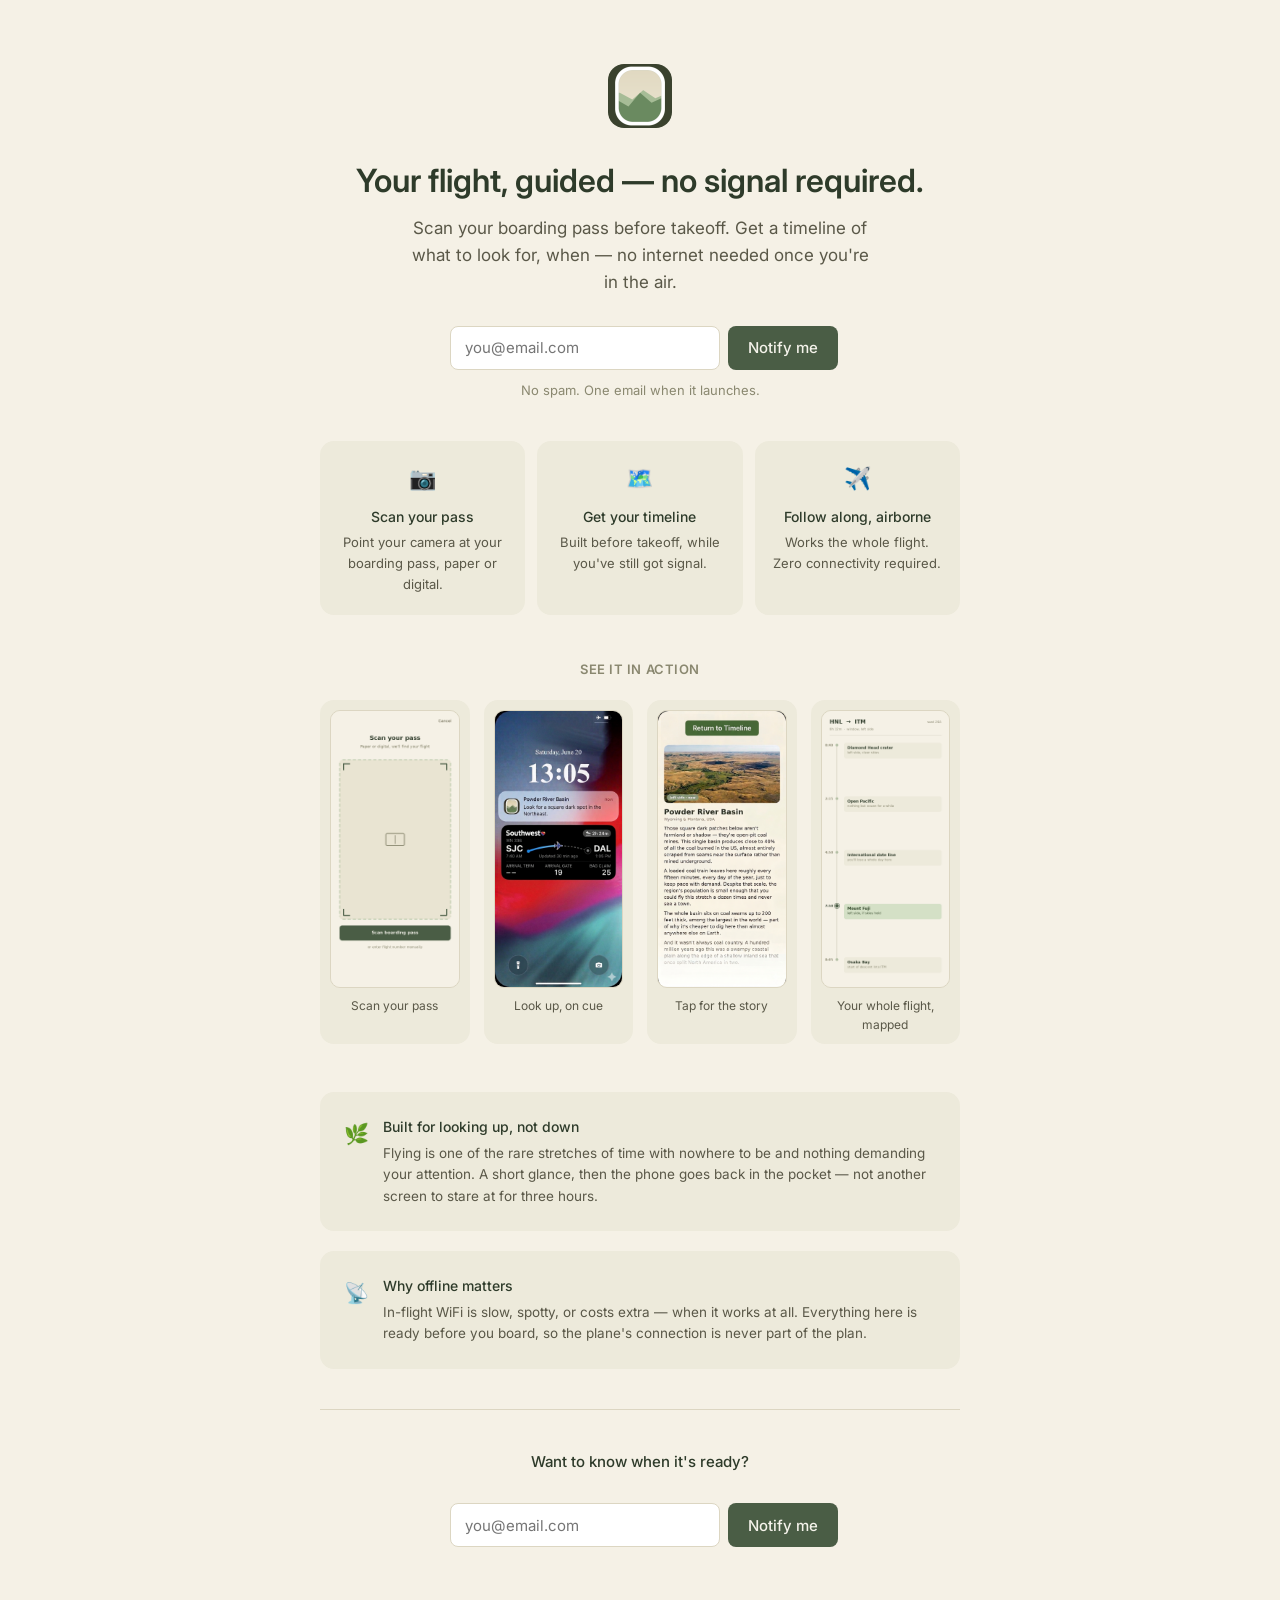
==== index.html @ b296d71d "Landing page: window-seat flight app validation page" ====
<!DOCTYPE html>
<html lang="en">
<head>
<meta charset="UTF-8">
<meta name="viewport" content="width=device-width, initial-scale=1.0">
<title>Your flight, guided — no signal required</title>
<meta name="description" content="Scan your boarding pass before takeoff. Get a timeline of what to look for out the window, when — no internet needed once you're in the air.">
<link rel="icon" type="image/png" href="images/app-icon.png">
<link rel="preconnect" href="https://fonts.googleapis.com">
<link rel="preconnect" href="https://fonts.gstatic.com" crossorigin>
<link href="https://fonts.googleapis.com/css2?family=Inter:wght@400;500;600&display=swap" rel="stylesheet">
<style>
  :root {
    --bg: #F5F1E6;
    --surface: #EDEADB;
    --surface-active: #D4E0C6;
    --card: #ffffff;
    --border: #DCD6C2;
    --text-primary: #2E3B2A;
    --text-secondary: #5A5848;
    --text-tertiary: #8A8870;
    --accent: #4A5D45;
    --accent-text: #F5F3EB;
    --radius-md: 8px;
    --radius-lg: 14px;
  }
  * { box-sizing: border-box; }
  body {
    margin: 0;
    font-family: 'Inter', -apple-system, BlinkMacSystemFont, sans-serif;
    background: var(--bg);
    color: var(--text-primary);
    line-height: 1.6;
  }
  .wrap {
    max-width: 680px;
    margin: 0 auto;
    padding: 3rem 1.25rem 4rem;
  }
  .hero {
    text-align: center;
    padding: 1rem 0 2.5rem;
  }
  .app-icon {
    width: 64px;
    height: 64px;
    border-radius: 16px;
    margin-bottom: 1.5rem;
  }
  h1 {
    font-size: clamp(26px, 5vw, 32px);
    line-height: 1.3;
    margin: 0 0 0.85rem;
    font-weight: 600;
  }
  .subhead {
    font-size: 17px;
    color: var(--text-secondary);
    max-width: 460px;
    margin: 0 auto;
  }
  form.signup {
    display: flex;
    gap: 8px;
    max-width: 380px;
    margin: 1.85rem auto 0;
  }
  input[type="email"] {
    flex: 1;
    height: 44px;
    padding: 0 14px;
    border-radius: var(--radius-md);
    border: 1px solid var(--border);
    background: var(--card);
    font-size: 15px;
    font-family: inherit;
    color: var(--text-primary);
  }
  input[type="email"]:focus {
    outline: none;
    box-shadow: 0 0 0 2px var(--accent);
  }
  button.btn-primary {
    height: 44px;
    padding: 0 20px;
    border-radius: var(--radius-md);
    border: none;
    background: var(--accent);
    color: var(--accent-text);
    font-size: 15px;
    font-weight: 500;
    font-family: inherit;
    cursor: pointer;
    white-space: nowrap;
  }
  button.btn-primary:hover { opacity: 0.9; }
  button.btn-primary:disabled { opacity: 0.6; cursor: default; }
  .form-note {
    font-size: 13px;
    color: var(--text-tertiary);
    margin: 10px 0 0;
  }
  .steps {
    display: grid;
    grid-template-columns: repeat(3, minmax(0, 1fr));
    gap: 12px;
    margin-bottom: 2.75rem;
  }
  .step-card {
    background: var(--surface);
    border-radius: var(--radius-lg);
    padding: 1.25rem 1rem;
    text-align: center;
  }
  .step-card .emoji { font-size: 22px; }
  .step-card p.title {
    font-size: 14px;
    font-weight: 500;
    margin: 10px 0 4px;
  }
  .step-card p.desc {
    font-size: 13px;
    color: var(--text-secondary);
    margin: 0;
  }
  .section-label {
    font-size: 13px;
    font-weight: 600;
    color: var(--text-tertiary);
    text-transform: uppercase;
    letter-spacing: 0.04em;
    text-align: center;
    margin: 0 0 1.25rem;
  }
  .gallery {
    display: grid;
    grid-template-columns: repeat(4, minmax(0, 1fr));
    gap: 14px;
    margin-bottom: 3rem;
  }
  .gallery figure {
    margin: 0;
    background: var(--surface);
    border-radius: var(--radius-lg);
    padding: 10px;
  }
  .gallery img {
    width: 100%;
    height: auto;
    border-radius: 10px;
    display: block;
    border: 1px solid var(--border);
  }
  .gallery figcaption {
    font-size: 12px;
    color: var(--text-secondary);
    text-align: center;
    margin-top: 8px;
  }
  .panel {
    background: var(--surface);
    border-radius: var(--radius-lg);
    padding: 1.5rem;
    margin-bottom: 1.25rem;
    display: flex;
    align-items: flex-start;
    gap: 14px;
  }
  .panel .panel-icon { font-size: 20px; margin-top: 2px; flex-shrink: 0; }
  .panel p.title {
    font-size: 14px;
    font-weight: 500;
    margin: 0 0 4px;
  }
  .panel p.desc {
    font-size: 13.5px;
    color: var(--text-secondary);
    margin: 0;
  }
  .footer-cta {
    text-align: center;
    border-top: 1px solid var(--border);
    padding-top: 2.5rem;
    margin-top: 1.5rem;
  }
  .footer-cta p {
    font-size: 15px;
    font-weight: 500;
    margin: 0 0 1.25rem;
  }
  @media (max-width: 600px) {
    .gallery { grid-template-columns: repeat(2, minmax(0, 1fr)); }
  }
  @media (max-width: 480px) {
    .steps { grid-template-columns: 1fr; }
    form.signup { flex-direction: column; }
  }
</style>
</head>
<body>
<div class="wrap">

  <div class="hero">
    <img src="images/app-icon.png" alt="App icon: a plane window with mountains" class="app-icon">
    <h1>Your flight, guided — no signal required.</h1>
    <p class="subhead">Scan your boarding pass before takeoff. Get a timeline of what to look for, when — no internet needed once you're in the air.</p>

    <form class="signup" id="form-top">
      <input type="email" name="email" placeholder="you@email.com" required>
      <button type="submit" class="btn-primary">Notify me</button>
    </form>
    <p class="form-note" id="note-top">No spam. One email when it launches.</p>
  </div>

  <div class="steps">
    <div class="step-card">
      <div class="emoji">📷</div>
      <p class="title">Scan your pass</p>
      <p class="desc">Point your camera at your boarding pass, paper or digital.</p>
    </div>
    <div class="step-card">
      <div class="emoji">🗺️</div>
      <p class="title">Get your timeline</p>
      <p class="desc">Built before takeoff, while you've still got signal.</p>
    </div>
    <div class="step-card">
      <div class="emoji">✈️</div>
      <p class="title">Follow along, airborne</p>
      <p class="desc">Works the whole flight. Zero connectivity required.</p>
    </div>
  </div>

  <p class="section-label">See it in action</p>
  <div class="gallery">
    <figure>
      <img src="images/01-scan.png" alt="Scan your boarding pass screen">
      <figcaption>Scan your pass</figcaption>
    </figure>
    <figure>
      <img src="images/02-notification.png" alt="Lockscreen notification telling you to look left for Mount Fuji">
      <figcaption>Look up, on cue</figcaption>
    </figure>
    <figure>
      <img src="images/03-facts.png" alt="Detail screen with facts about the Powder River Basin">
      <figcaption>Tap for the story</figcaption>
    </figure>
    <figure>
      <img src="images/04-timeline.png" alt="Full flight timeline showing all upcoming landmarks">
      <figcaption>Your whole flight, mapped</figcaption>
    </figure>
  </div>

  <div class="panel">
    <div class="panel-icon">🌿</div>
    <div>
      <p class="title">Built for looking up, not down</p>
      <p class="desc">Flying is one of the rare stretches of time with nowhere to be and nothing demanding your attention. A short glance, then the phone goes back in the pocket — not another screen to stare at for three hours.</p>
    </div>
  </div>

  <div class="panel" style="margin-bottom: 2.5rem;">
    <div class="panel-icon">📡</div>
    <div>
      <p class="title">Why offline matters</p>
      <p class="desc">In-flight WiFi is slow, spotty, or costs extra — when it works at all. Everything here is ready before you board, so the plane's connection is never part of the plan.</p>
    </div>
  </div>

  <div class="footer-cta">
    <p>Want to know when it's ready?</p>
    <form class="signup" id="form-bottom">
      <input type="email" name="email" placeholder="you@email.com" required>
      <button type="submit" class="btn-primary">Notify me</button>
    </form>
    <p class="form-note" id="note-bottom"></p>
  </div>

</div>

<script>
  // Replace YOUR_ACCESS_KEY_HERE with the key emailed to you after signing up at web3forms.com
  const WEB3FORMS_KEY = "YOUR_ACCESS_KEY_HERE";

  async function handleSubmit(formId, noteId) {
    const form = document.getElementById(formId);
    const note = document.getElementById(noteId);

    form.addEventListener("submit", async (e) => {
      e.preventDefault();
      const btn = form.querySelector("button");
      const input = form.querySelector("input[type=email]");
      const email = input.value.trim();

      if (!email || !email.includes("@")) return;

      btn.disabled = true;
      btn.textContent = "Sending...";

      try {
        const res = await fetch("https://api.web3forms.com/submit", {
          method: "POST",
          headers: { "Content-Type": "application/json", Accept: "application/json" },
          body: JSON.stringify({
            access_key: WEB3FORMS_KEY,
            email: email,
            subject: "New window-app landing page signup",
            from_name: "Window App Landing Page"
          })
        });
        const data = await res.json();

        if (data.success) {
          btn.textContent = "You're on the list";
          input.disabled = true;
          note.textContent = "Thanks — you'll hear from us when it's ready.";
        } else {
          btn.textContent = "Try again";
          btn.disabled = false;
          note.textContent = "Something went wrong. Please try again.";
        }
      } catch (err) {
        btn.textContent = "Try again";
        btn.disabled = false;
        note.textContent = "Something went wrong. Please try again.";
      }
    });
  }

  handleSubmit("form-top", "note-top");
  handleSubmit("form-bottom", "note-bottom");
</script>
</body>
</html>
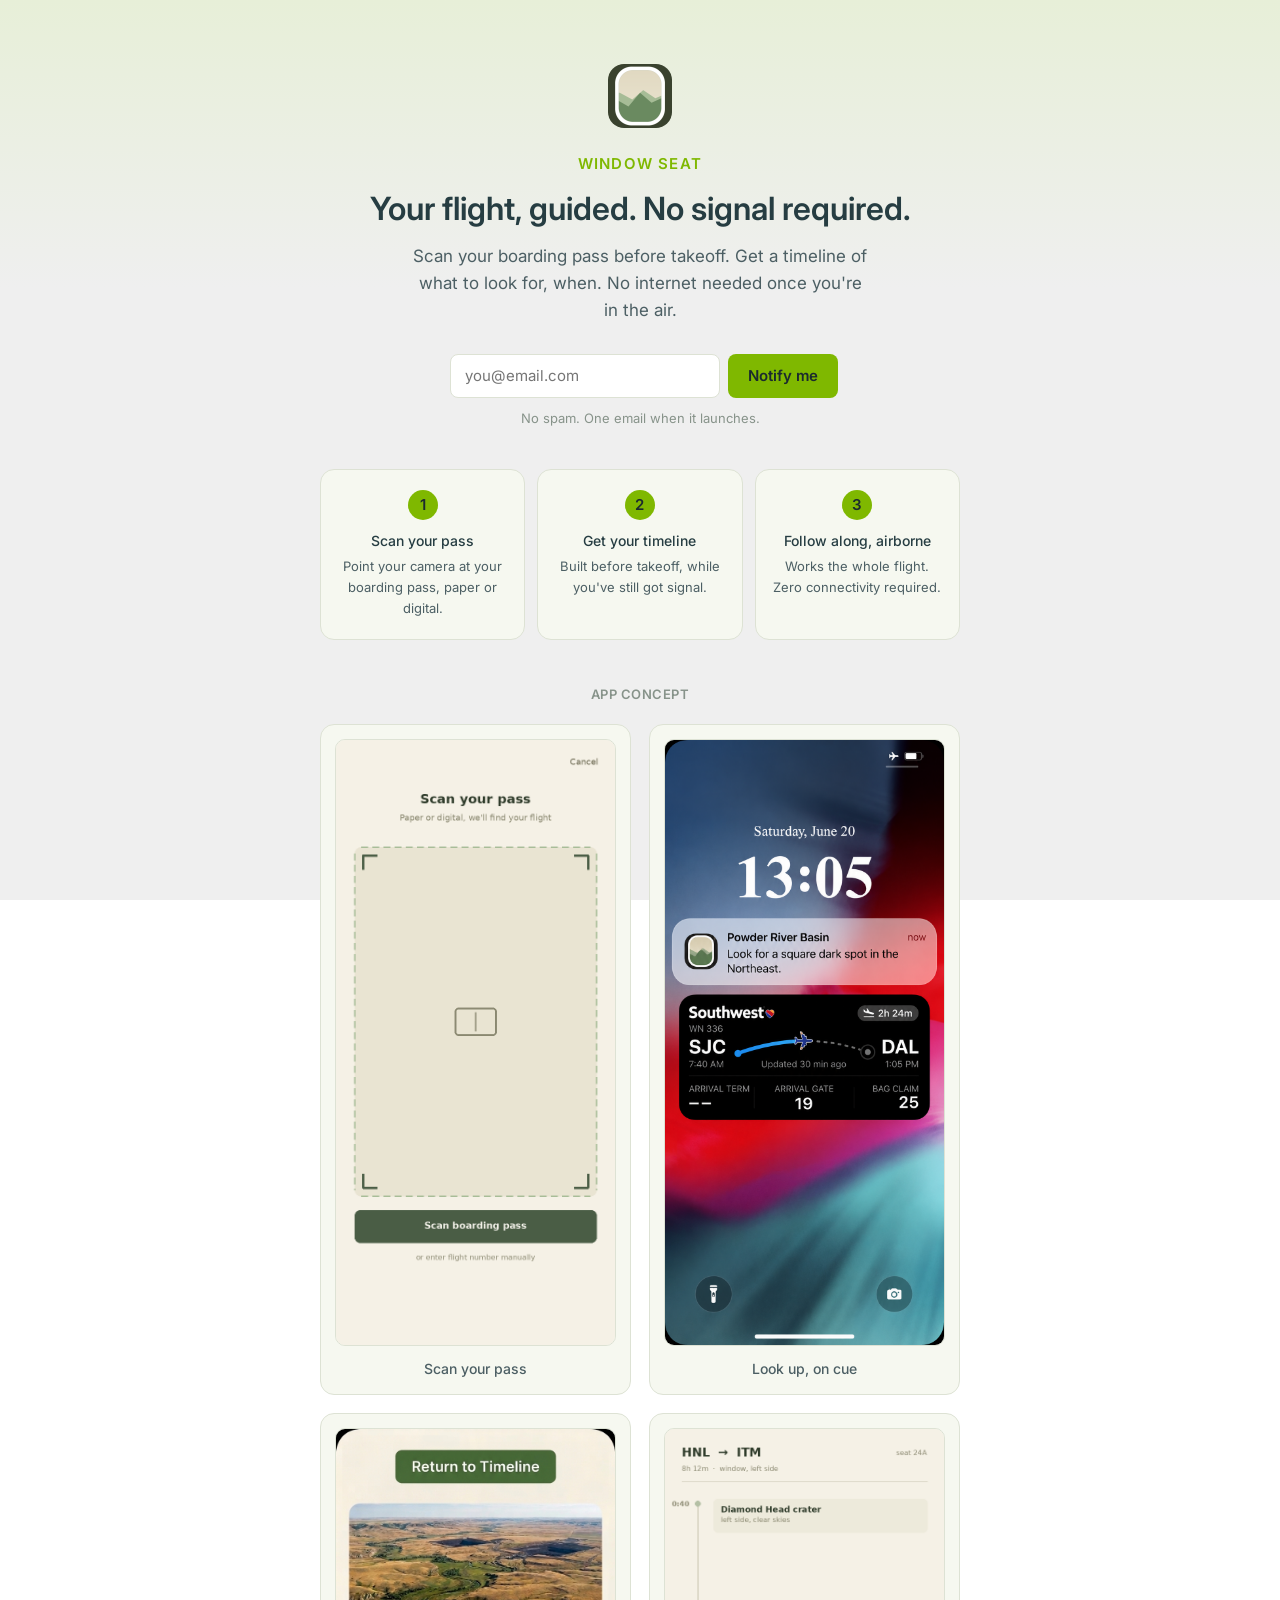
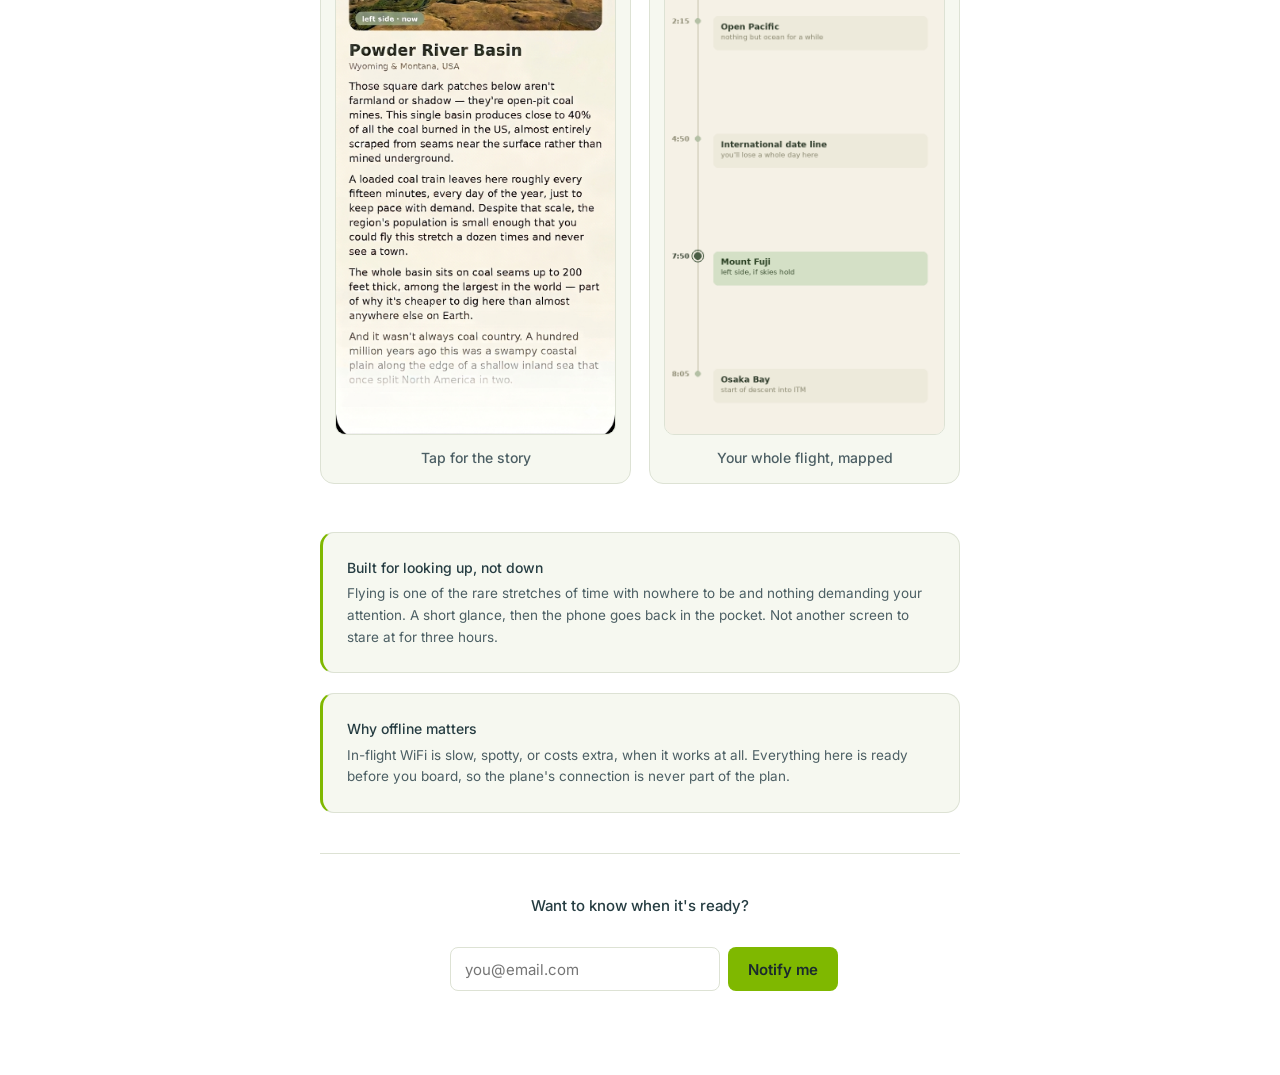
==== commit c1adde4e: "New notification mockup, Jet Black/Lime Moss/Platinum palette, remove emojis" ====
--- a/index.html
+++ b/index.html
@@ -3,24 +3,25 @@
 <head>
 <meta charset="UTF-8">
 <meta name="viewport" content="width=device-width, initial-scale=1.0">
-<title>Your flight, guided — no signal required</title>
-<meta name="description" content="Scan your boarding pass before takeoff. Get a timeline of what to look for out the window, when — no internet needed once you're in the air.">
+<title>Window Seat: your flight, guided, no signal required</title>
+<meta name="description" content="Window Seat: scan your boarding pass before takeoff. Get a timeline of what to look for out the window, when. No internet needed once you're in the air.">
 <link rel="icon" type="image/png" href="images/app-icon.png">
 <link rel="preconnect" href="https://fonts.googleapis.com">
 <link rel="preconnect" href="https://fonts.gstatic.com" crossorigin>
 <link href="https://fonts.googleapis.com/css2?family=Inter:wght@400;500;600&display=swap" rel="stylesheet">
 <style>
   :root {
-    --bg: #F5F1E6;
-    --surface: #EDEADB;
-    --surface-active: #D4E0C6;
+    --bg: #EFEFEF;          /* Platinum */
+    --surface: #F6F8F0;     /* platinum with a faint lime wash */
+    --surface-active: #E7F2CC;
     --card: #ffffff;
-    --border: #DCD6C2;
-    --text-primary: #2E3B2A;
-    --text-secondary: #5A5848;
-    --text-tertiary: #8A8870;
-    --accent: #4A5D45;
-    --accent-text: #F5F3EB;
+    --border: #DDE2D4;
+    --text-primary: #263D42;  /* Jet Black */
+    --text-secondary: #4C5F64;
+    --text-tertiary: #87938A;
+    --accent: #7FB800;       /* Lime Moss */
+    --accent-dark: #6A9A00;
+    --accent-text: #1B2A2E;  /* Jet Black, for text on lime */
     --radius-md: 8px;
     --radius-lg: 14px;
   }
@@ -28,7 +29,8 @@
   body {
     margin: 0;
     font-family: 'Inter', -apple-system, BlinkMacSystemFont, sans-serif;
-    background: var(--bg);
+    background: linear-gradient(180deg, #E7EFD8 0%, var(--bg) 32%);
+    background-attachment: fixed;
     color: var(--text-primary);
     line-height: 1.6;
   }
@@ -45,7 +47,15 @@
     width: 64px;
     height: 64px;
     border-radius: 16px;
-    margin-bottom: 1.5rem;
+    margin-bottom: 1rem;
+  }
+  .brand {
+    font-size: 15px;
+    font-weight: 600;
+    letter-spacing: 0.08em;
+    text-transform: uppercase;
+    color: var(--accent);
+    margin: 0 0 0.75rem;
   }
   h1 {
     font-size: clamp(26px, 5vw, 32px);
@@ -88,12 +98,12 @@
     background: var(--accent);
     color: var(--accent-text);
     font-size: 15px;
-    font-weight: 500;
+    font-weight: 600;
     font-family: inherit;
     cursor: pointer;
     white-space: nowrap;
   }
-  button.btn-primary:hover { opacity: 0.9; }
+  button.btn-primary:hover { background: var(--accent-dark); }
   button.btn-primary:disabled { opacity: 0.6; cursor: default; }
   .form-note {
     font-size: 13px;
@@ -108,11 +118,24 @@
   }
   .step-card {
     background: var(--surface);
+    border: 1px solid var(--border);
     border-radius: var(--radius-lg);
     padding: 1.25rem 1rem;
     text-align: center;
   }
-  .step-card .emoji { font-size: 22px; }
+  .step-card .step-num {
+    width: 30px;
+    height: 30px;
+    margin: 0 auto;
+    border-radius: 50%;
+    background: var(--accent);
+    color: var(--accent-text);
+    font-size: 15px;
+    font-weight: 600;
+    display: flex;
+    align-items: center;
+    justify-content: center;
+  }
   .step-card p.title {
     font-size: 14px;
     font-weight: 500;
@@ -134,15 +157,16 @@
   }
   .gallery {
     display: grid;
-    grid-template-columns: repeat(4, minmax(0, 1fr));
-    gap: 14px;
+    grid-template-columns: repeat(2, minmax(0, 1fr));
+    gap: 18px;
     margin-bottom: 3rem;
   }
   .gallery figure {
     margin: 0;
     background: var(--surface);
+    border: 1px solid var(--border);
     border-radius: var(--radius-lg);
-    padding: 10px;
+    padding: 14px;
   }
   .gallery img {
     width: 100%;
@@ -152,13 +176,16 @@
     border: 1px solid var(--border);
   }
   .gallery figcaption {
-    font-size: 12px;
+    font-size: 14px;
+    font-weight: 500;
     color: var(--text-secondary);
     text-align: center;
-    margin-top: 8px;
+    margin-top: 12px;
   }
   .panel {
     background: var(--surface);
+    border: 1px solid var(--border);
+    border-left: 3px solid var(--accent);
     border-radius: var(--radius-lg);
     padding: 1.5rem;
     margin-bottom: 1.25rem;
@@ -166,7 +193,6 @@
     align-items: flex-start;
     gap: 14px;
   }
-  .panel .panel-icon { font-size: 20px; margin-top: 2px; flex-shrink: 0; }
   .panel p.title {
     font-size: 14px;
     font-weight: 500;
@@ -189,7 +215,7 @@
     margin: 0 0 1.25rem;
   }
   @media (max-width: 600px) {
-    .gallery { grid-template-columns: repeat(2, minmax(0, 1fr)); }
+    .gallery { grid-template-columns: 1fr; gap: 16px; }
   }
   @media (max-width: 480px) {
     .steps { grid-template-columns: 1fr; }
@@ -201,9 +227,10 @@
 <div class="wrap">
 
   <div class="hero">
-    <img src="images/app-icon.png" alt="App icon: a plane window with mountains" class="app-icon">
-    <h1>Your flight, guided — no signal required.</h1>
-    <p class="subhead">Scan your boarding pass before takeoff. Get a timeline of what to look for, when — no internet needed once you're in the air.</p>
+    <img src="images/app-icon.png" alt="Window Seat app icon: a plane window with mountains" class="app-icon">
+    <p class="brand">Window Seat</p>
+    <h1>Your flight, guided. No signal required.</h1>
+    <p class="subhead">Scan your boarding pass before takeoff. Get a timeline of what to look for, when. No internet needed once you're in the air.</p>
 
     <form class="signup" id="form-top">
       <input type="email" name="email" placeholder="you@email.com" required>
@@ -214,30 +241,30 @@
 
   <div class="steps">
     <div class="step-card">
-      <div class="emoji">📷</div>
+      <div class="step-num">1</div>
       <p class="title">Scan your pass</p>
       <p class="desc">Point your camera at your boarding pass, paper or digital.</p>
     </div>
     <div class="step-card">
-      <div class="emoji">🗺️</div>
+      <div class="step-num">2</div>
       <p class="title">Get your timeline</p>
       <p class="desc">Built before takeoff, while you've still got signal.</p>
     </div>
     <div class="step-card">
-      <div class="emoji">✈️</div>
+      <div class="step-num">3</div>
       <p class="title">Follow along, airborne</p>
       <p class="desc">Works the whole flight. Zero connectivity required.</p>
     </div>
   </div>
 
-  <p class="section-label">See it in action</p>
+  <p class="section-label">App concept</p>
   <div class="gallery">
     <figure>
       <img src="images/01-scan.png" alt="Scan your boarding pass screen">
       <figcaption>Scan your pass</figcaption>
     </figure>
     <figure>
-      <img src="images/02-notification.png" alt="Lockscreen notification telling you to look left for Mount Fuji">
+      <img src="images/02-notification.png" alt="Lockscreen notification: look for a square dark spot in the Northeast over the Powder River Basin">
       <figcaption>Look up, on cue</figcaption>
     </figure>
     <figure>
@@ -251,18 +278,16 @@
   </div>
 
   <div class="panel">
-    <div class="panel-icon">🌿</div>
     <div>
       <p class="title">Built for looking up, not down</p>
-      <p class="desc">Flying is one of the rare stretches of time with nowhere to be and nothing demanding your attention. A short glance, then the phone goes back in the pocket — not another screen to stare at for three hours.</p>
+      <p class="desc">Flying is one of the rare stretches of time with nowhere to be and nothing demanding your attention. A short glance, then the phone goes back in the pocket. Not another screen to stare at for three hours.</p>
     </div>
   </div>
 
   <div class="panel" style="margin-bottom: 2.5rem;">
-    <div class="panel-icon">📡</div>
     <div>
       <p class="title">Why offline matters</p>
-      <p class="desc">In-flight WiFi is slow, spotty, or costs extra — when it works at all. Everything here is ready before you board, so the plane's connection is never part of the plan.</p>
+      <p class="desc">In-flight WiFi is slow, spotty, or costs extra, when it works at all. Everything here is ready before you board, so the plane's connection is never part of the plan.</p>
     </div>
   </div>
 
@@ -278,8 +303,8 @@
 </div>
 
 <script>
-  // Replace YOUR_ACCESS_KEY_HERE with the key emailed to you after signing up at web3forms.com
-  const WEB3FORMS_KEY = "YOUR_ACCESS_KEY_HERE";
+  // Web3Forms access key (submissions delivered to the email registered at web3forms.com)
+  const WEB3FORMS_KEY = "8008625f-be5d-4ee2-ae76-e5a9e616a608";
 
   async function handleSubmit(formId, noteId) {
     const form = document.getElementById(formId);
@@ -312,7 +337,7 @@
         if (data.success) {
           btn.textContent = "You're on the list";
           input.disabled = true;
-          note.textContent = "Thanks — you'll hear from us when it's ready.";
+          note.textContent = "Thanks, you'll hear from us when it's ready.";
         } else {
           btn.textContent = "Try again";
           btn.disabled = false;
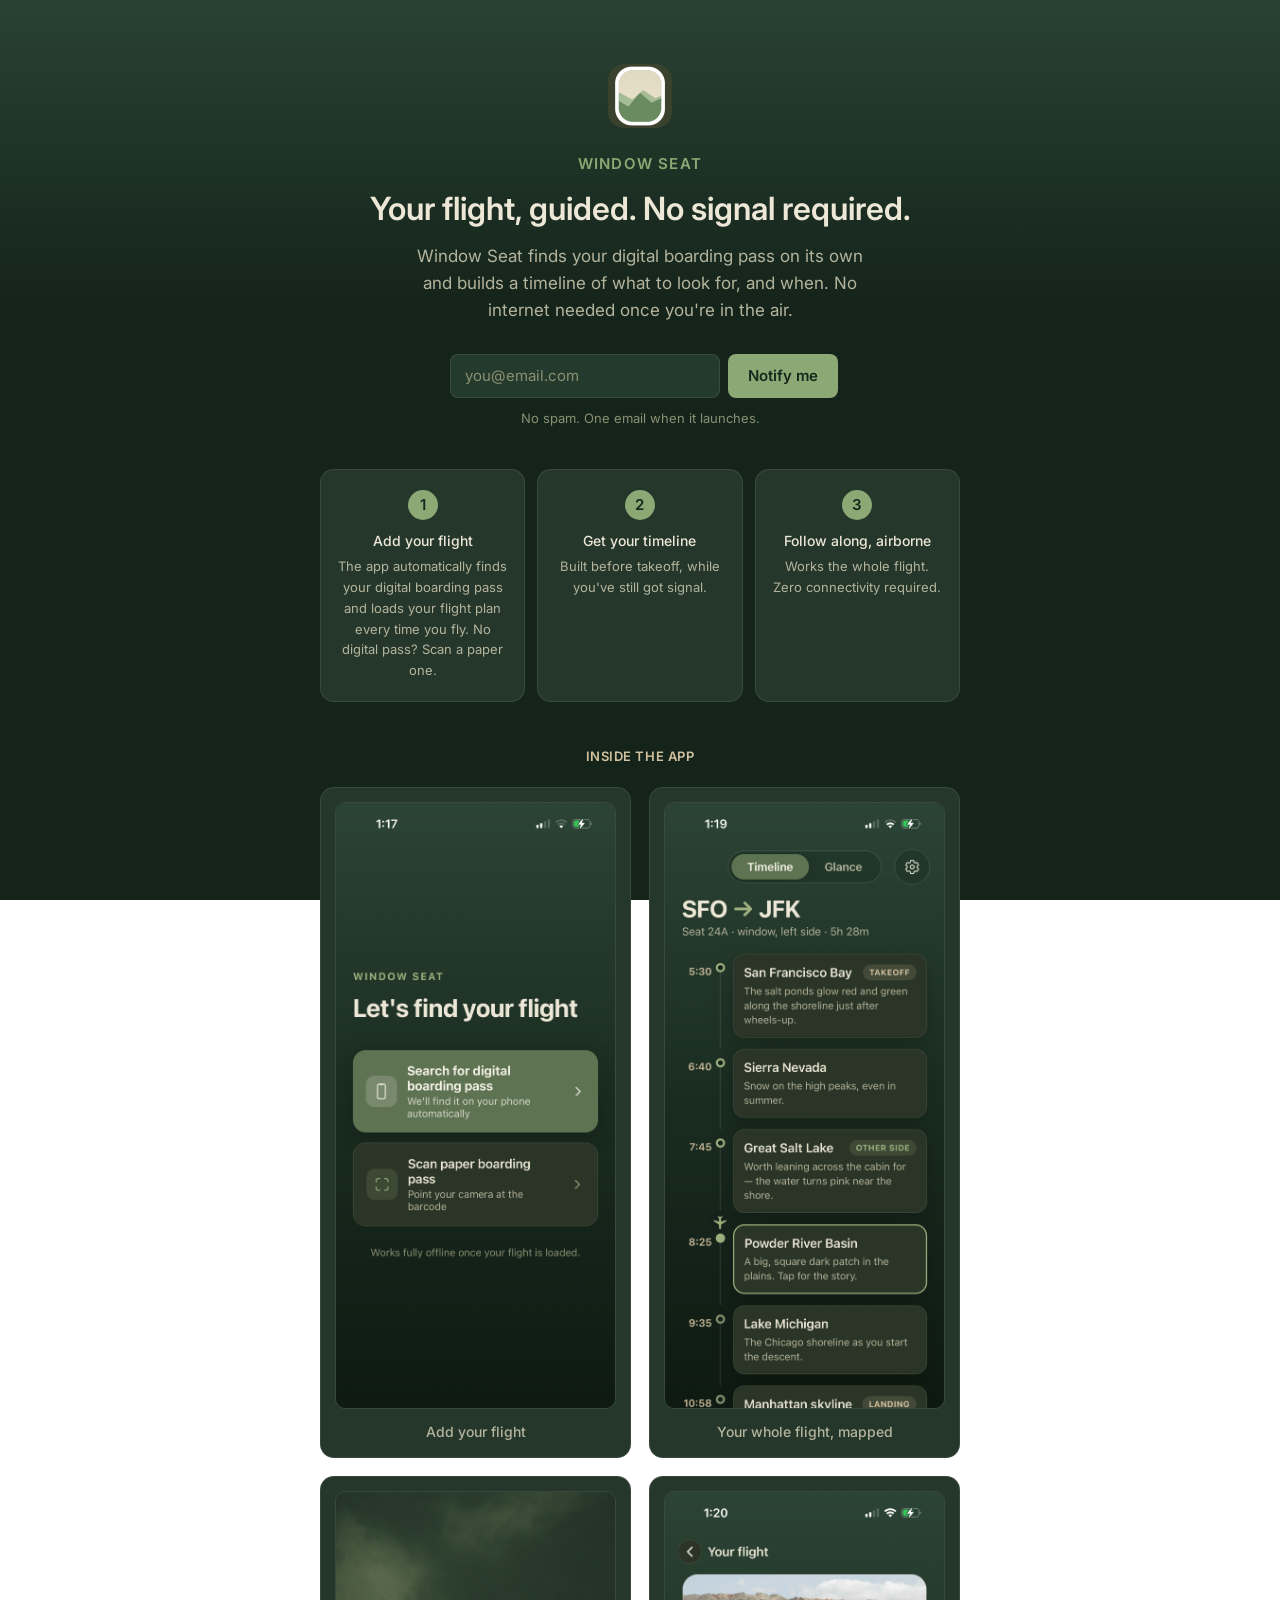
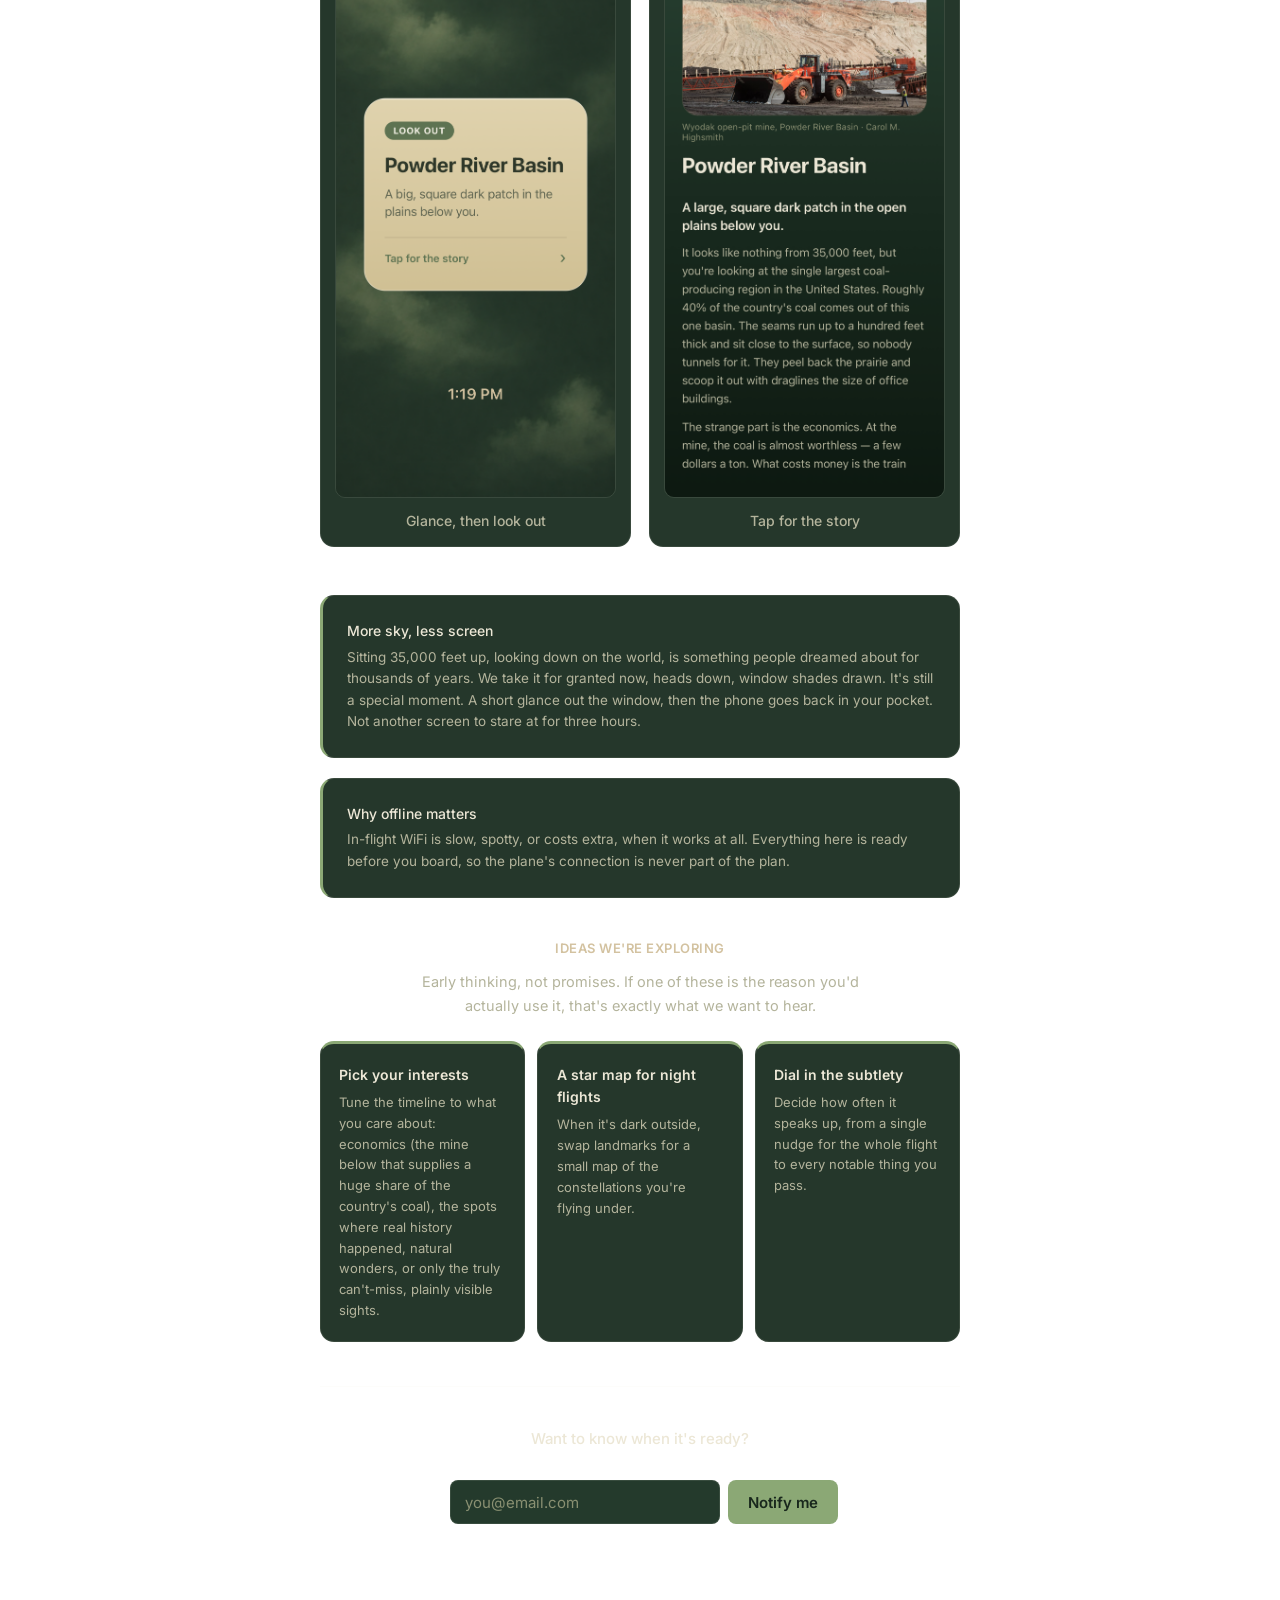
==== commit 9af7b6f6: "Dark green theme to match app, real app screenshots in gallery" ====
--- a/index.html
+++ b/index.html
@@ -11,17 +11,18 @@
 <link href="https://fonts.googleapis.com/css2?family=Inter:wght@400;500;600&display=swap" rel="stylesheet">
 <style>
   :root {
-    --bg: #EFEFEF;          /* Platinum */
-    --surface: #F6F8F0;     /* platinum with a faint lime wash */
-    --surface-active: #E7F2CC;
-    --card: #ffffff;
-    --border: #DDE2D4;
-    --text-primary: #263D42;  /* Jet Black */
-    --text-secondary: #4C5F64;
-    --text-tertiary: #87938A;
-    --accent: #7FB800;       /* Lime Moss */
-    --accent-dark: #6A9A00;
-    --accent-text: #1B2A2E;  /* Jet Black, for text on lime */
+    --bg: #15241B;            /* deep forest green */
+    --surface: #25372B;       /* elevated dark green */
+    --surface-active: #2E4334;
+    --card: #243A2C;
+    --border: rgba(233,231,218,0.10);
+    --text-primary: #ECE7D6;  /* cream */
+    --text-secondary: #B4B49C;
+    --text-tertiary: #8A9072;
+    --accent: #8BA875;        /* bright sage */
+    --accent-dark: #7A976A;
+    --accent-text: #18271C;   /* dark green text on sage */
+    --sand: #D3C2A0;          /* light bamboo accent */
     --radius-md: 8px;
     --radius-lg: 14px;
   }
@@ -29,7 +30,7 @@
   body {
     margin: 0;
     font-family: 'Inter', -apple-system, BlinkMacSystemFont, sans-serif;
-    background: linear-gradient(180deg, #E7EFD8 0%, var(--bg) 32%);
+    background: linear-gradient(180deg, #294232 0%, var(--bg) 34%);
     background-attachment: fixed;
     color: var(--text-primary);
     line-height: 1.6;
@@ -86,6 +87,7 @@
     font-family: inherit;
     color: var(--text-primary);
   }
+  input[type="email"]::placeholder { color: var(--text-tertiary); }
   input[type="email"]:focus {
     outline: none;
     box-shadow: 0 0 0 2px var(--accent);
@@ -149,11 +151,44 @@
   .section-label {
     font-size: 13px;
     font-weight: 600;
-    color: var(--text-tertiary);
+    color: var(--sand);
     text-transform: uppercase;
     letter-spacing: 0.04em;
     text-align: center;
     margin: 0 0 1.25rem;
+  }
+  .ideas-lead {
+    text-align: center;
+    font-size: 14.5px;
+    color: var(--text-secondary);
+    max-width: 460px;
+    margin: -0.5rem auto 1.5rem;
+  }
+  .ideas {
+    display: grid;
+    grid-template-columns: repeat(3, minmax(0, 1fr));
+    gap: 12px;
+    margin-bottom: 2.75rem;
+  }
+  .idea-card {
+    background: var(--surface);
+    border: 1px solid var(--border);
+    border-top: 3px solid var(--accent);
+    border-radius: var(--radius-lg);
+    padding: 1.25rem 1.15rem;
+  }
+  .idea-card p.title {
+    font-size: 14px;
+    font-weight: 600;
+    margin: 0 0 6px;
+  }
+  .idea-card p.desc {
+    font-size: 13px;
+    color: var(--text-secondary);
+    margin: 0;
+  }
+  @media (max-width: 600px) {
+    .ideas { grid-template-columns: 1fr; }
   }
   .gallery {
     display: grid;
@@ -230,7 +265,7 @@
     <img src="images/app-icon.png" alt="Window Seat app icon: a plane window with mountains" class="app-icon">
     <p class="brand">Window Seat</p>
     <h1>Your flight, guided. No signal required.</h1>
-    <p class="subhead">Scan your boarding pass before takeoff. Get a timeline of what to look for, when. No internet needed once you're in the air.</p>
+    <p class="subhead">Window Seat finds your digital boarding pass on its own and builds a timeline of what to look for, and when. No internet needed once you're in the air.</p>
 
     <form class="signup" id="form-top">
       <input type="email" name="email" placeholder="you@email.com" required>
@@ -242,8 +277,8 @@
   <div class="steps">
     <div class="step-card">
       <div class="step-num">1</div>
-      <p class="title">Scan your pass</p>
-      <p class="desc">Point your camera at your boarding pass, paper or digital.</p>
+      <p class="title">Add your flight</p>
+      <p class="desc">The app automatically finds your digital boarding pass and loads your flight plan every time you fly. No digital pass? Scan a paper one.</p>
     </div>
     <div class="step-card">
       <div class="step-num">2</div>
@@ -257,30 +292,30 @@
     </div>
   </div>
 
-  <p class="section-label">App concept</p>
+  <p class="section-label">Inside the app</p>
   <div class="gallery">
     <figure>
-      <img src="images/01-scan.png" alt="Scan your boarding pass screen">
-      <figcaption>Scan your pass</figcaption>
+      <img src="images/app-scan.png" alt="Add your flight screen: search for a digital boarding pass or scan a paper one">
+      <figcaption>Add your flight</figcaption>
     </figure>
     <figure>
-      <img src="images/02-notification.png" alt="Lockscreen notification: look for a square dark spot in the Northeast over the Powder River Basin">
-      <figcaption>Look up, on cue</figcaption>
+      <img src="images/app-timeline.png" alt="Flight timeline from SFO to JFK with landmarks and a plane position marker">
+      <figcaption>Your whole flight, mapped</figcaption>
     </figure>
     <figure>
-      <img src="images/03-facts.png" alt="Detail screen with facts about the Powder River Basin">
+      <img src="images/app-glance.png" alt="Glance screen: a single calm card over clouds telling you to look out for the Powder River Basin">
+      <figcaption>Glance, then look out</figcaption>
+    </figure>
+    <figure>
+      <img src="images/app-story.png" alt="Landmark detail screen with a photo of the Powder River Basin and a longer story">
       <figcaption>Tap for the story</figcaption>
     </figure>
-    <figure>
-      <img src="images/04-timeline.png" alt="Full flight timeline showing all upcoming landmarks">
-      <figcaption>Your whole flight, mapped</figcaption>
-    </figure>
   </div>
 
   <div class="panel">
     <div>
-      <p class="title">Built for looking up, not down</p>
-      <p class="desc">Flying is one of the rare stretches of time with nowhere to be and nothing demanding your attention. A short glance, then the phone goes back in the pocket. Not another screen to stare at for three hours.</p>
+      <p class="title">More sky, less screen</p>
+      <p class="desc">Sitting 35,000 feet up, looking down on the world, is something people dreamed about for thousands of years. We take it for granted now, heads down, window shades drawn. It's still a special moment. A short glance out the window, then the phone goes back in your pocket. Not another screen to stare at for three hours.</p>
     </div>
   </div>
 
@@ -288,6 +323,23 @@
     <div>
       <p class="title">Why offline matters</p>
       <p class="desc">In-flight WiFi is slow, spotty, or costs extra, when it works at all. Everything here is ready before you board, so the plane's connection is never part of the plan.</p>
+    </div>
+  </div>
+
+  <p class="section-label">Ideas we're exploring</p>
+  <p class="ideas-lead">Early thinking, not promises. If one of these is the reason you'd actually use it, that's exactly what we want to hear.</p>
+  <div class="ideas">
+    <div class="idea-card">
+      <p class="title">Pick your interests</p>
+      <p class="desc">Tune the timeline to what you care about: economics (the mine below that supplies a huge share of the country's coal), the spots where real history happened, natural wonders, or only the truly can't-miss, plainly visible sights.</p>
+    </div>
+    <div class="idea-card">
+      <p class="title">A star map for night flights</p>
+      <p class="desc">When it's dark outside, swap landmarks for a small map of the constellations you're flying under.</p>
+    </div>
+    <div class="idea-card">
+      <p class="title">Dial in the subtlety</p>
+      <p class="desc">Decide how often it speaks up, from a single nudge for the whole flight to every notable thing you pass.</p>
     </div>
   </div>
 
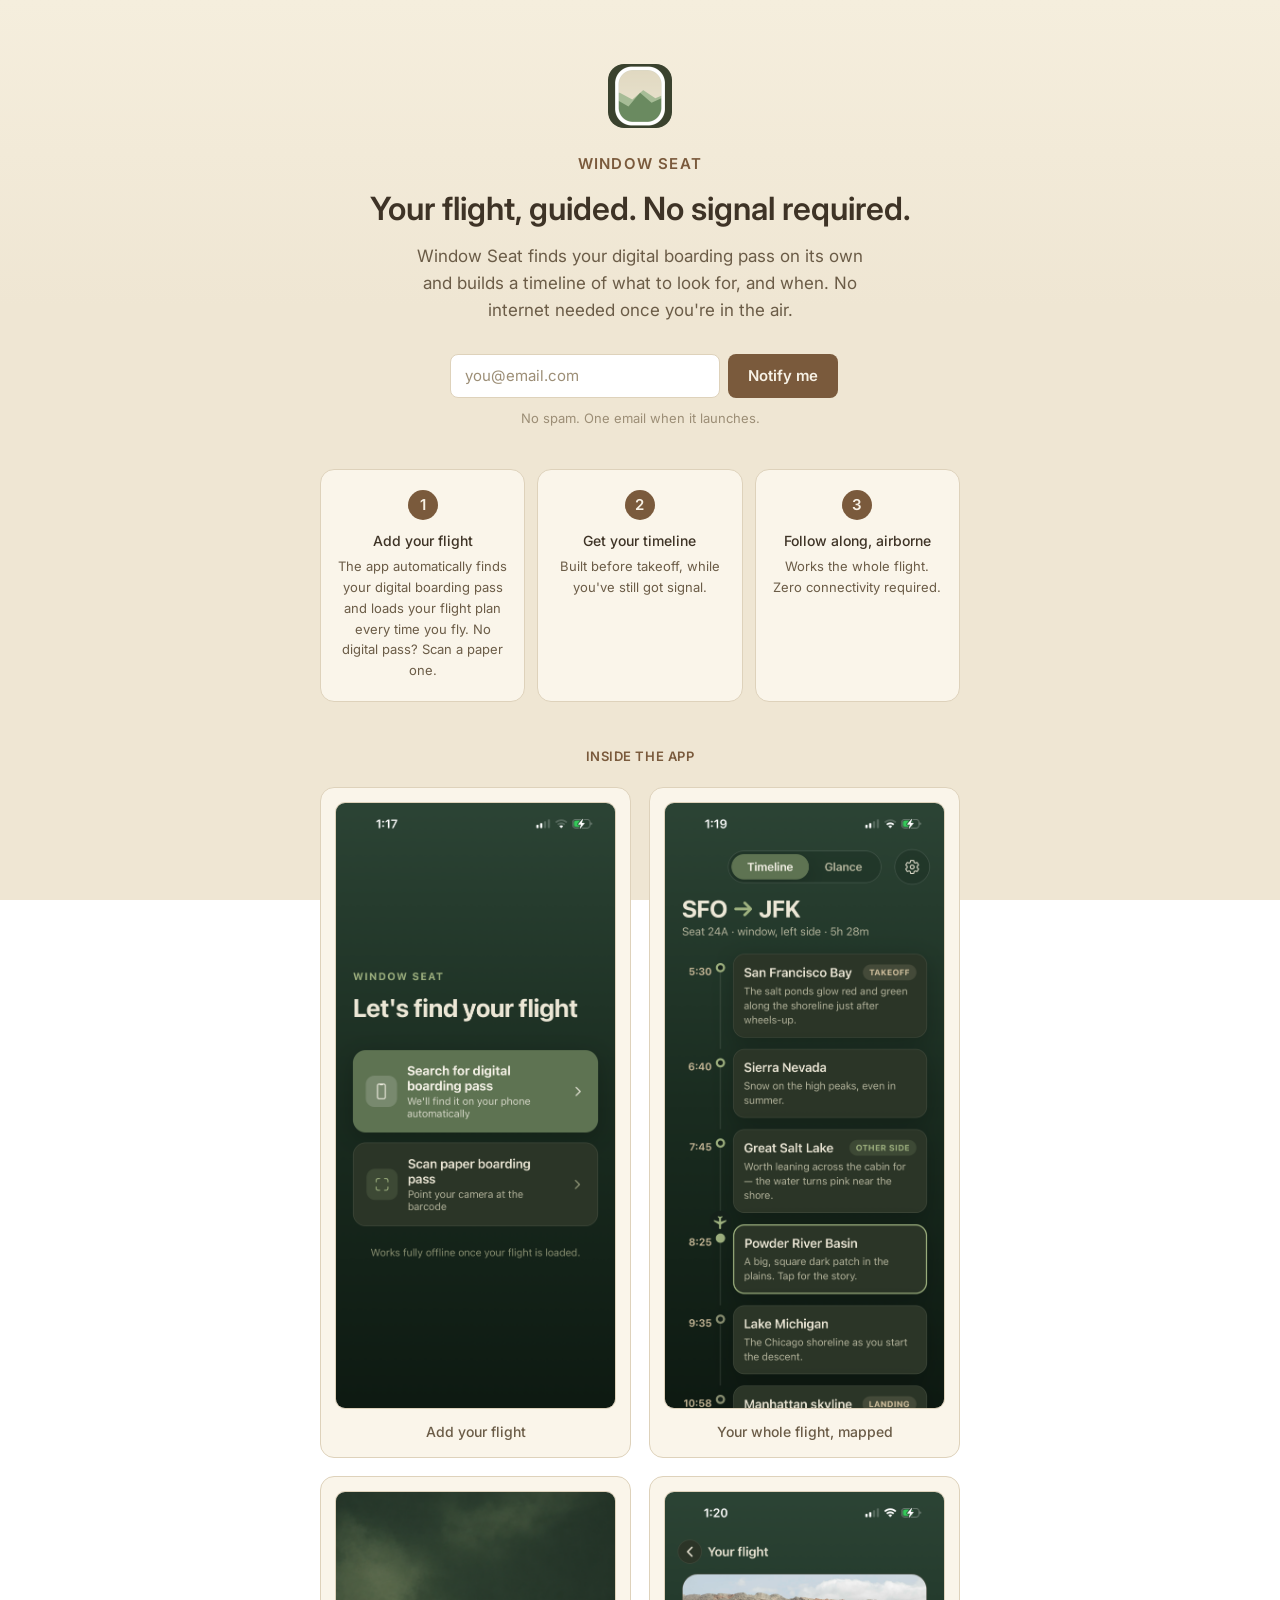
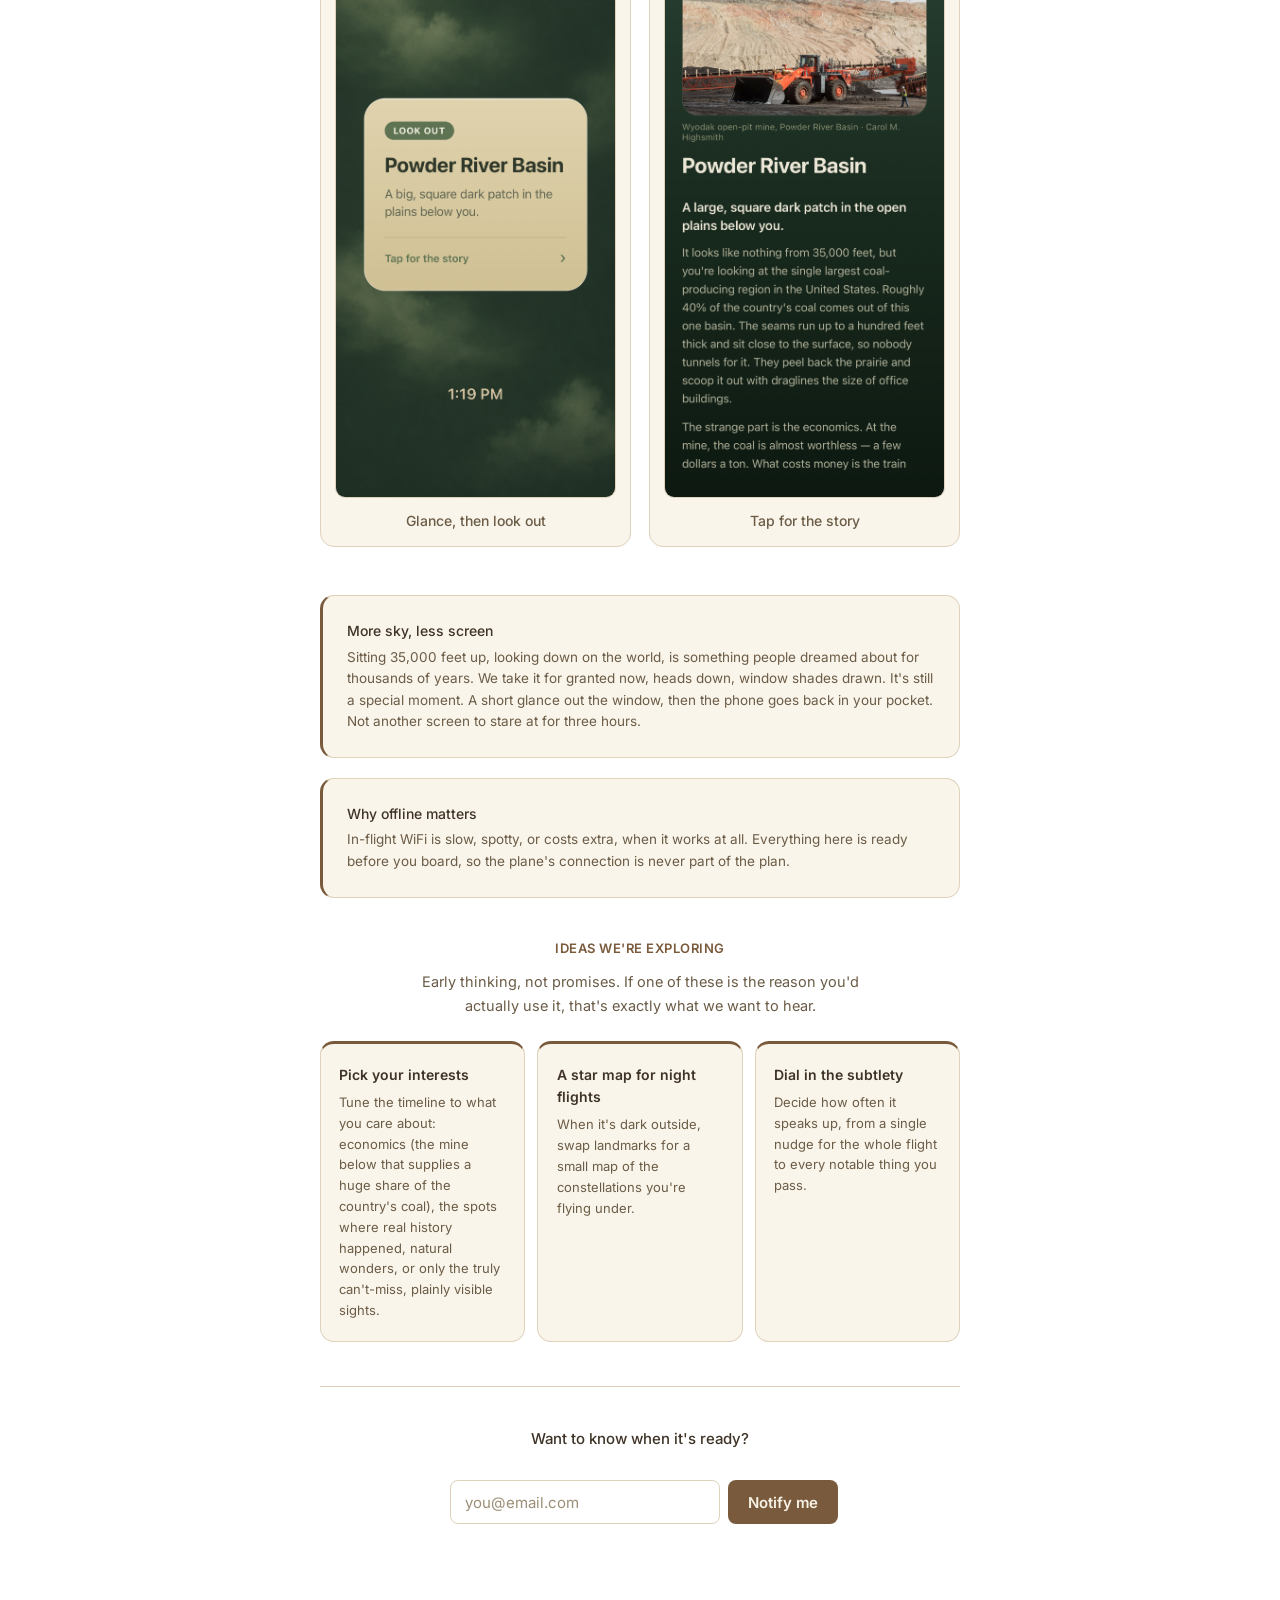
==== commit fa2c9df9: "Light tan/white/brown theme so app screenshots pop" ====
--- a/index.html
+++ b/index.html
@@ -11,18 +11,18 @@
 <link href="https://fonts.googleapis.com/css2?family=Inter:wght@400;500;600&display=swap" rel="stylesheet">
 <style>
   :root {
-    --bg: #15241B;            /* deep forest green */
-    --surface: #25372B;       /* elevated dark green */
-    --surface-active: #2E4334;
-    --card: #243A2C;
-    --border: rgba(233,231,218,0.10);
-    --text-primary: #ECE7D6;  /* cream */
-    --text-secondary: #B4B49C;
-    --text-tertiary: #8A9072;
-    --accent: #8BA875;        /* bright sage */
-    --accent-dark: #7A976A;
-    --accent-text: #18271C;   /* dark green text on sage */
-    --sand: #D3C2A0;          /* light bamboo accent */
+    --bg: #EFE6D3;            /* light tan */
+    --surface: #FAF5EA;       /* warm near-white card */
+    --surface-active: #F0E7D2;
+    --card: #FFFFFF;
+    --border: #DED2BB;
+    --text-primary: #3E3326;  /* dark brown */
+    --text-secondary: #6B5C47;
+    --text-tertiary: #9C8E76;
+    --accent: #7A5A3C;        /* warm brown */
+    --accent-dark: #654A30;
+    --accent-text: #F7F1E5;   /* cream on brown */
+    --sand: #C9B391;          /* mid tan accent */
     --radius-md: 8px;
     --radius-lg: 14px;
   }
@@ -30,7 +30,7 @@
   body {
     margin: 0;
     font-family: 'Inter', -apple-system, BlinkMacSystemFont, sans-serif;
-    background: linear-gradient(180deg, #294232 0%, var(--bg) 34%);
+    background: linear-gradient(180deg, #F5EEDD 0%, var(--bg) 34%);
     background-attachment: fixed;
     color: var(--text-primary);
     line-height: 1.6;
@@ -151,7 +151,7 @@
   .section-label {
     font-size: 13px;
     font-weight: 600;
-    color: var(--sand);
+    color: var(--accent);
     text-transform: uppercase;
     letter-spacing: 0.04em;
     text-align: center;
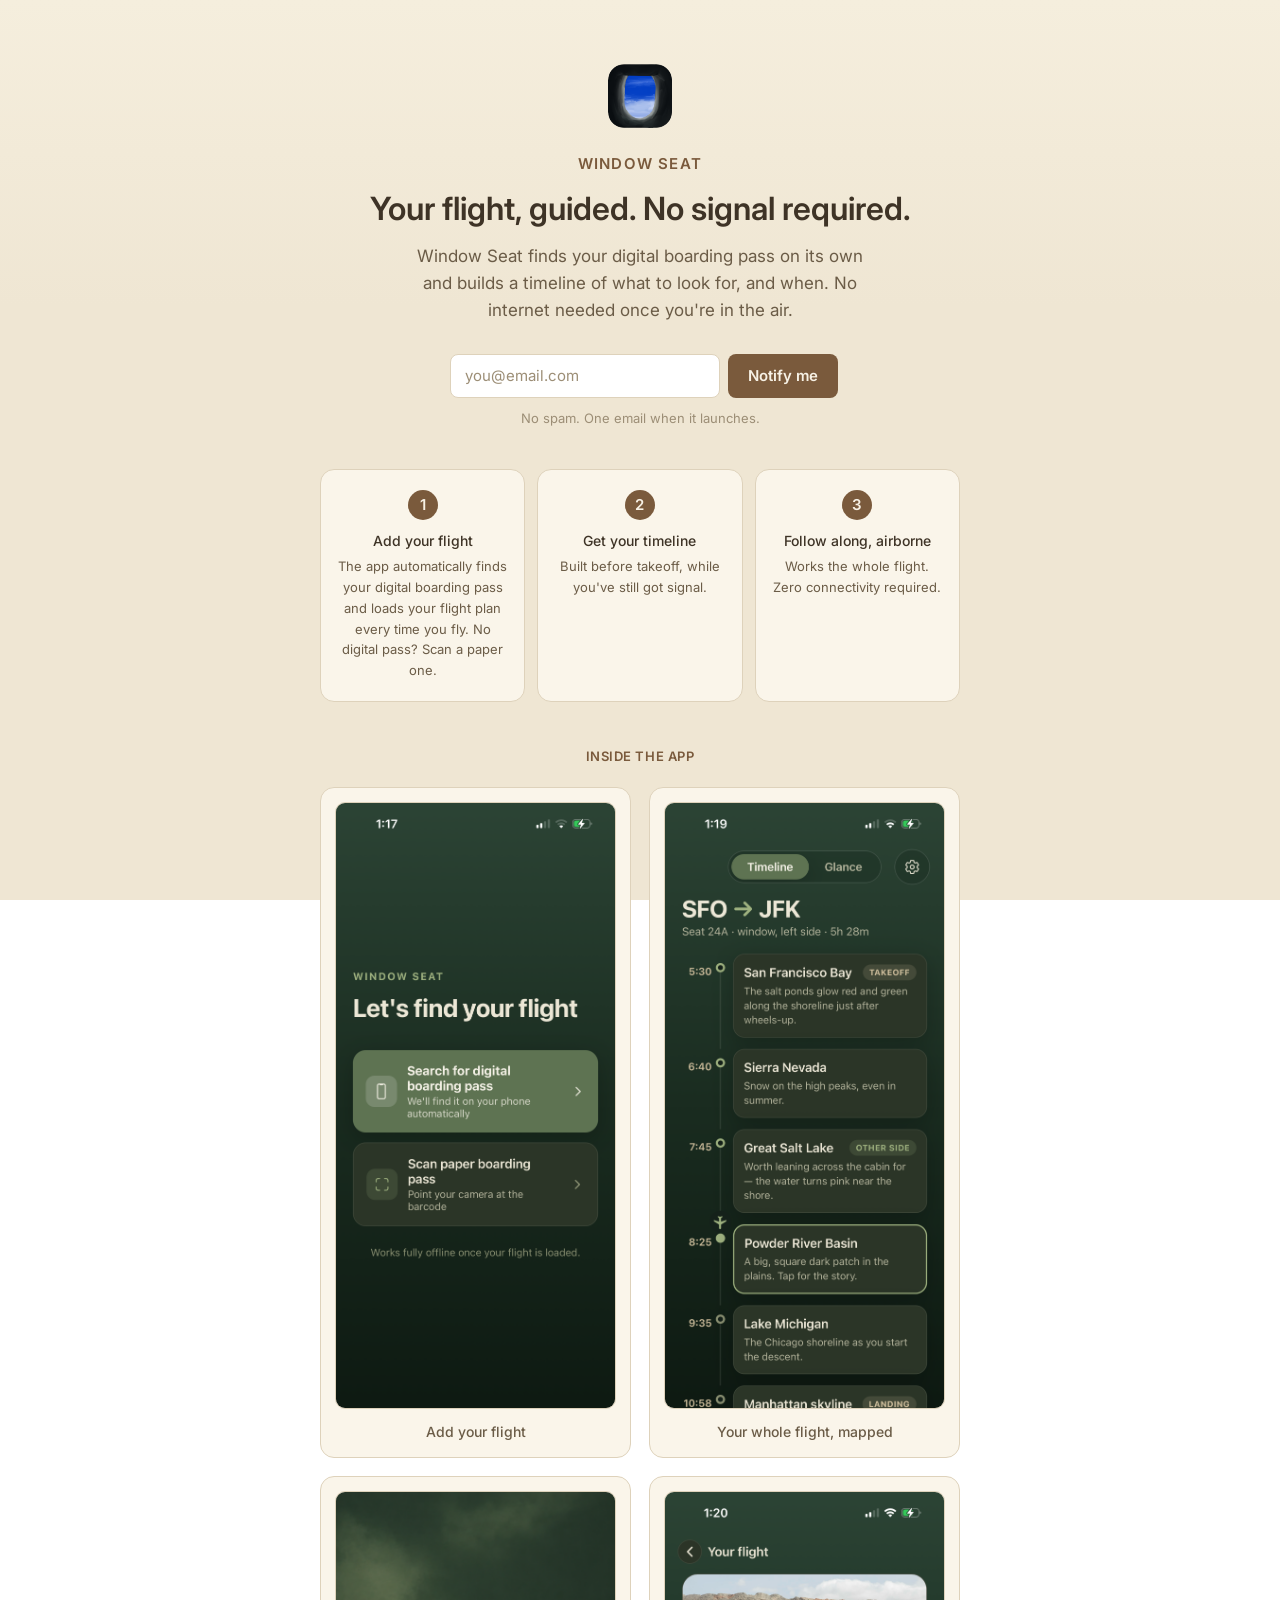
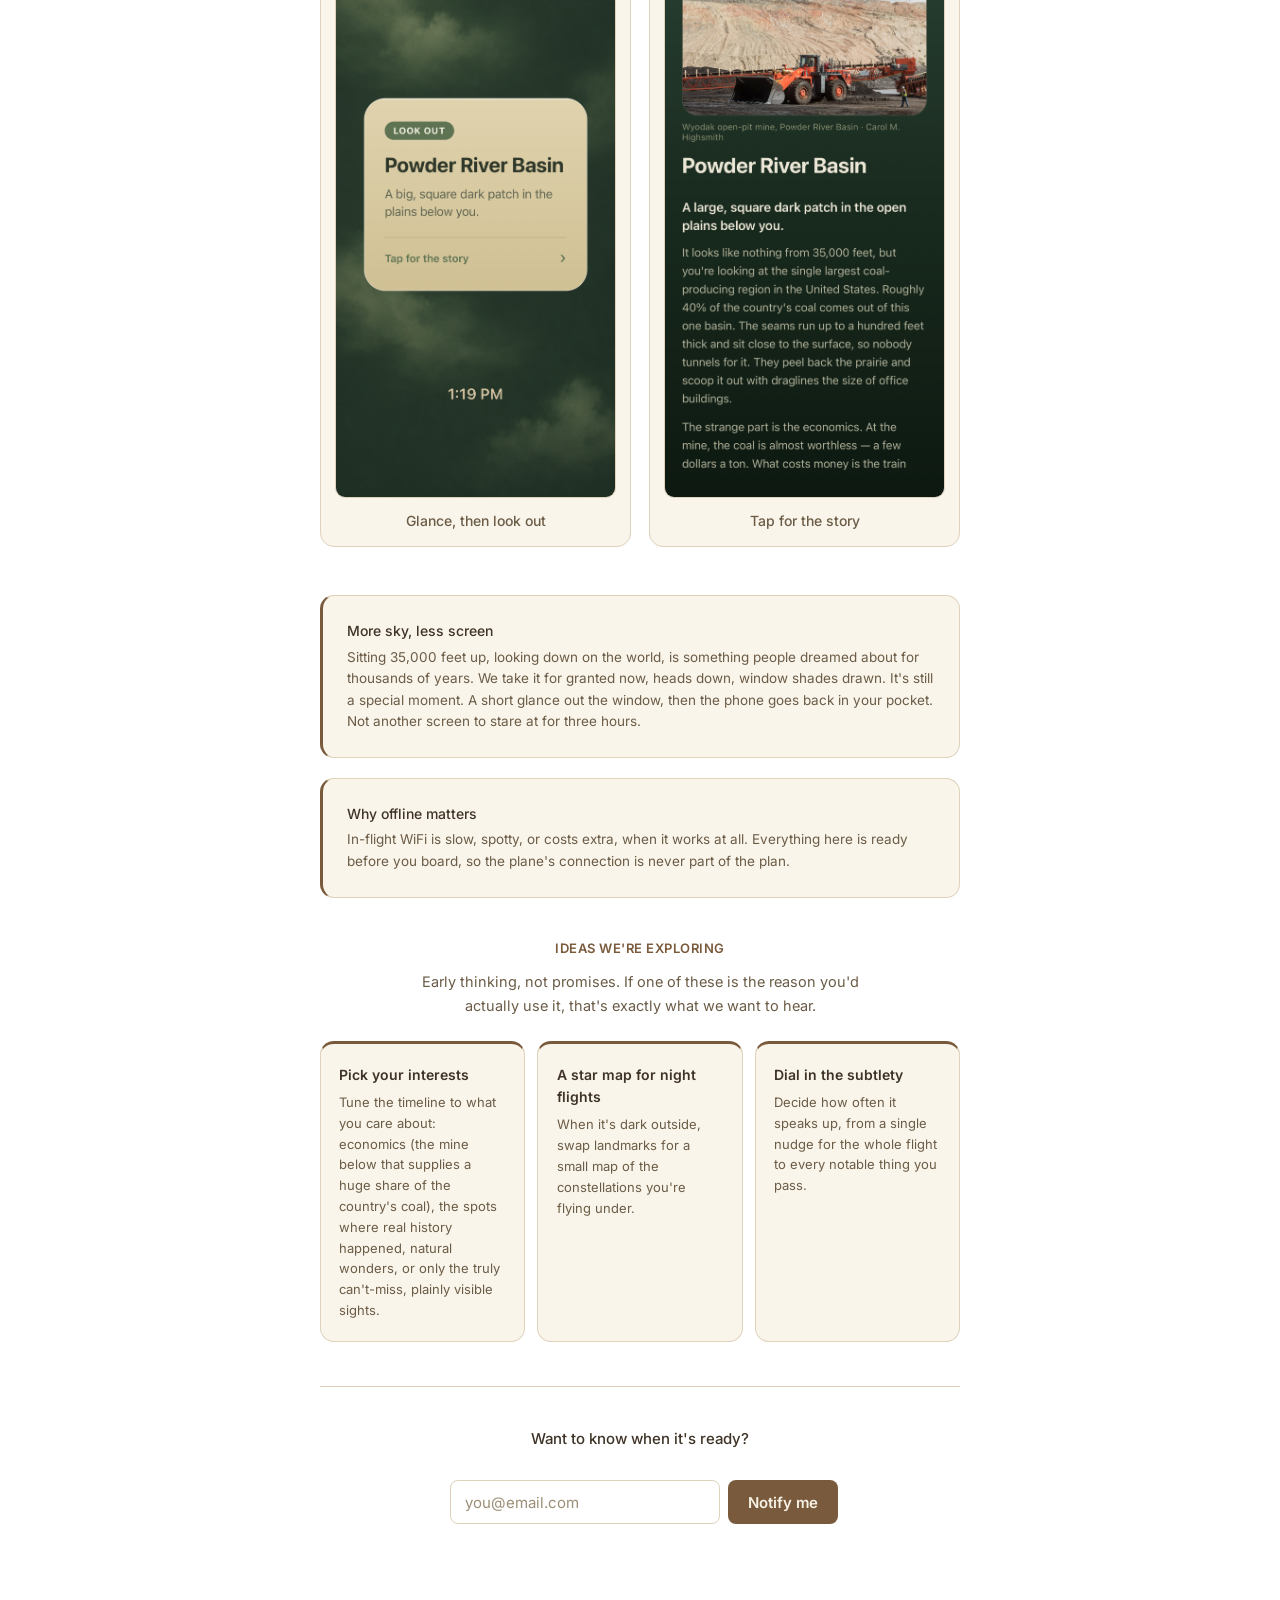
==== commit 135c8fab: "New app icon (plane window with clouds) in hero and favicon" ====
--- a/index.html
+++ b/index.html
@@ -262,7 +262,7 @@
 <div class="wrap">
 
   <div class="hero">
-    <img src="images/app-icon.png" alt="Window Seat app icon: a plane window with mountains" class="app-icon">
+    <img src="images/app-icon.png" alt="Window Seat app icon: looking out a plane window at a blue sky with clouds" class="app-icon">
     <p class="brand">Window Seat</p>
     <h1>Your flight, guided. No signal required.</h1>
     <p class="subhead">Window Seat finds your digital boarding pass on its own and builds a timeline of what to look for, and when. No internet needed once you're in the air.</p>
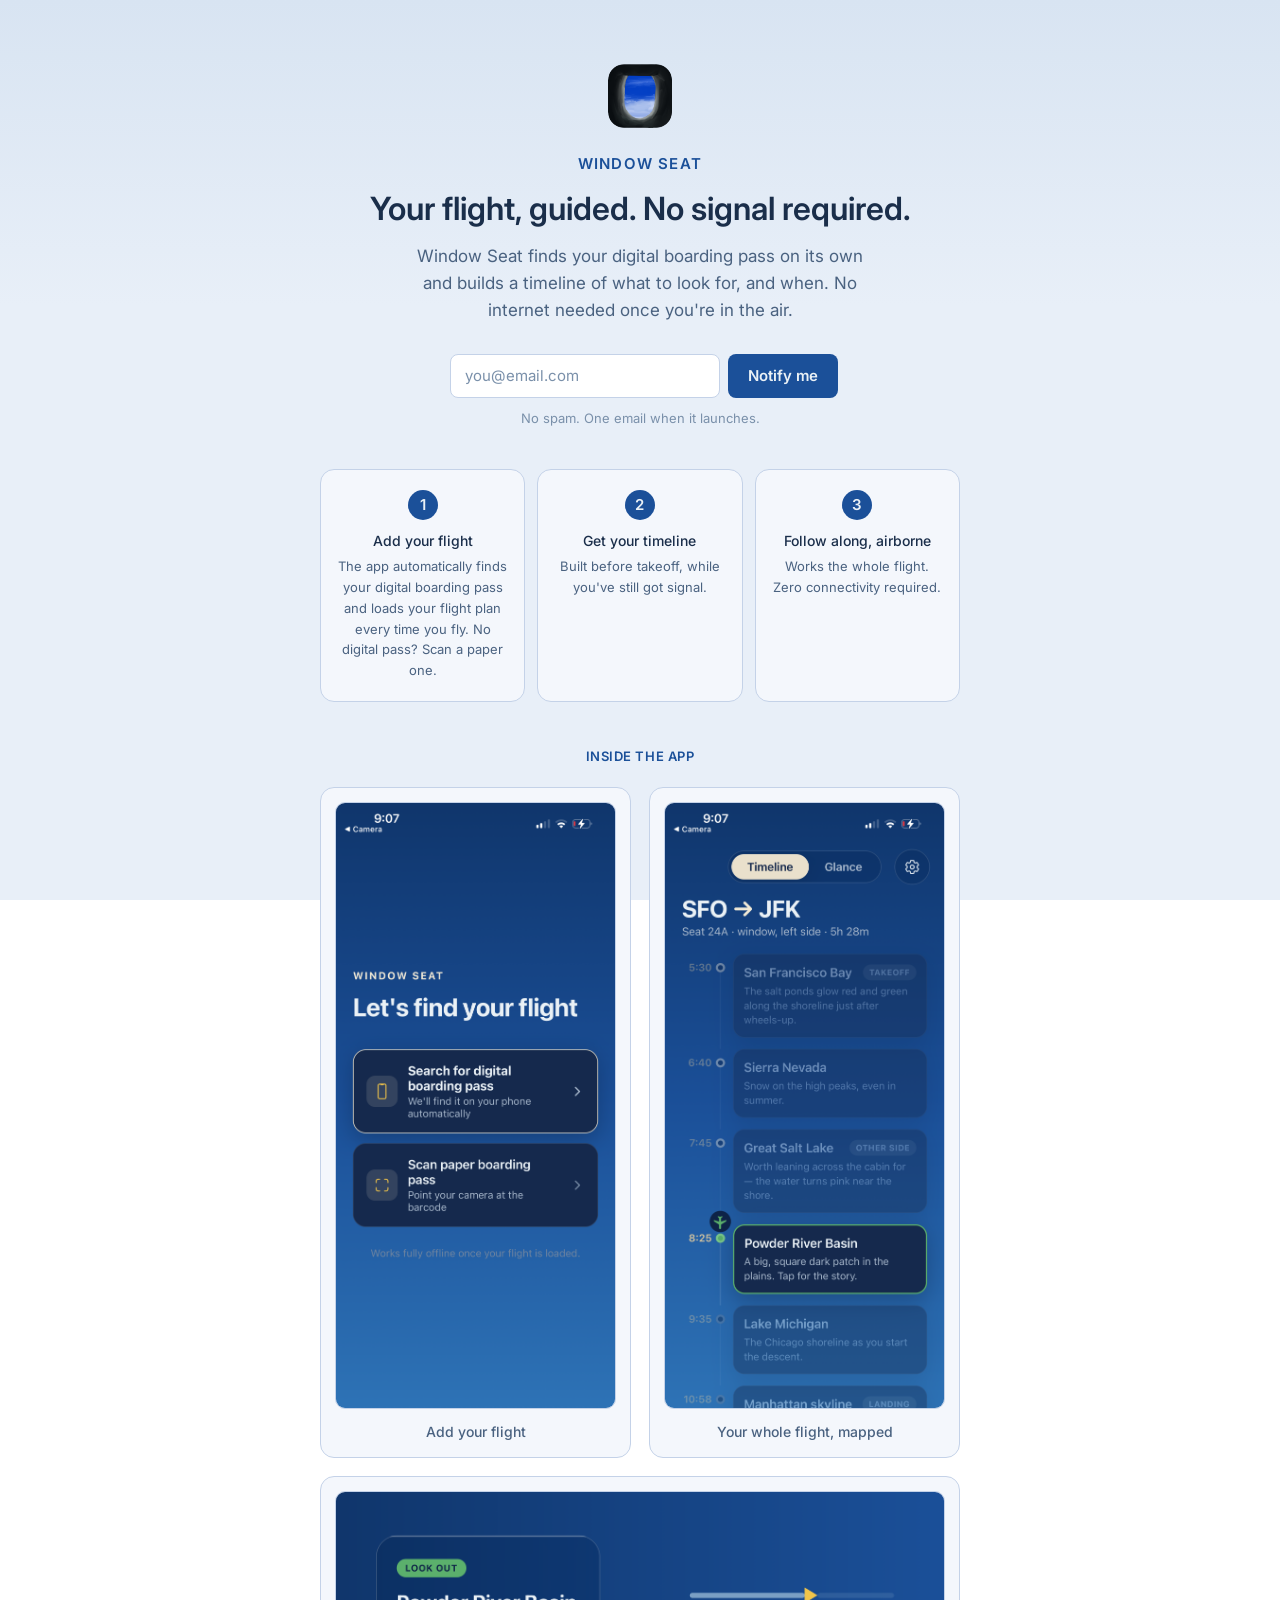
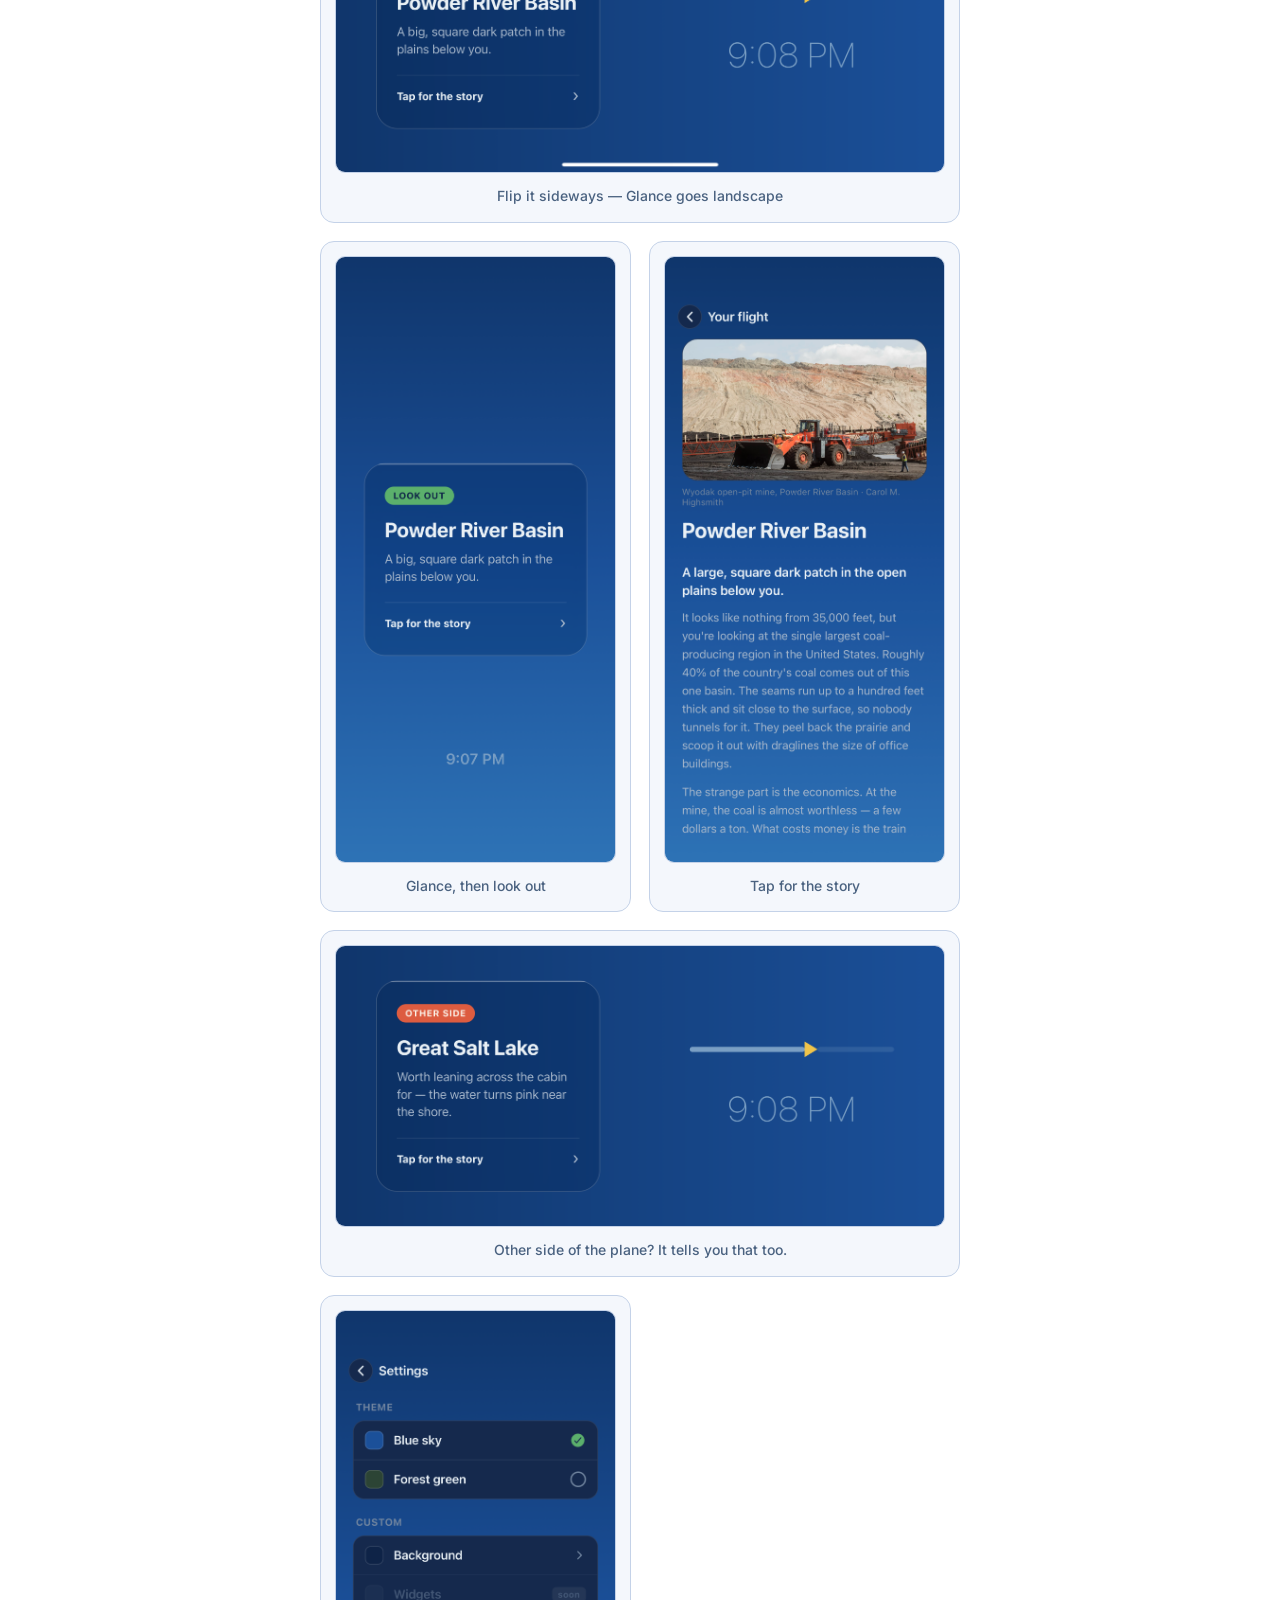
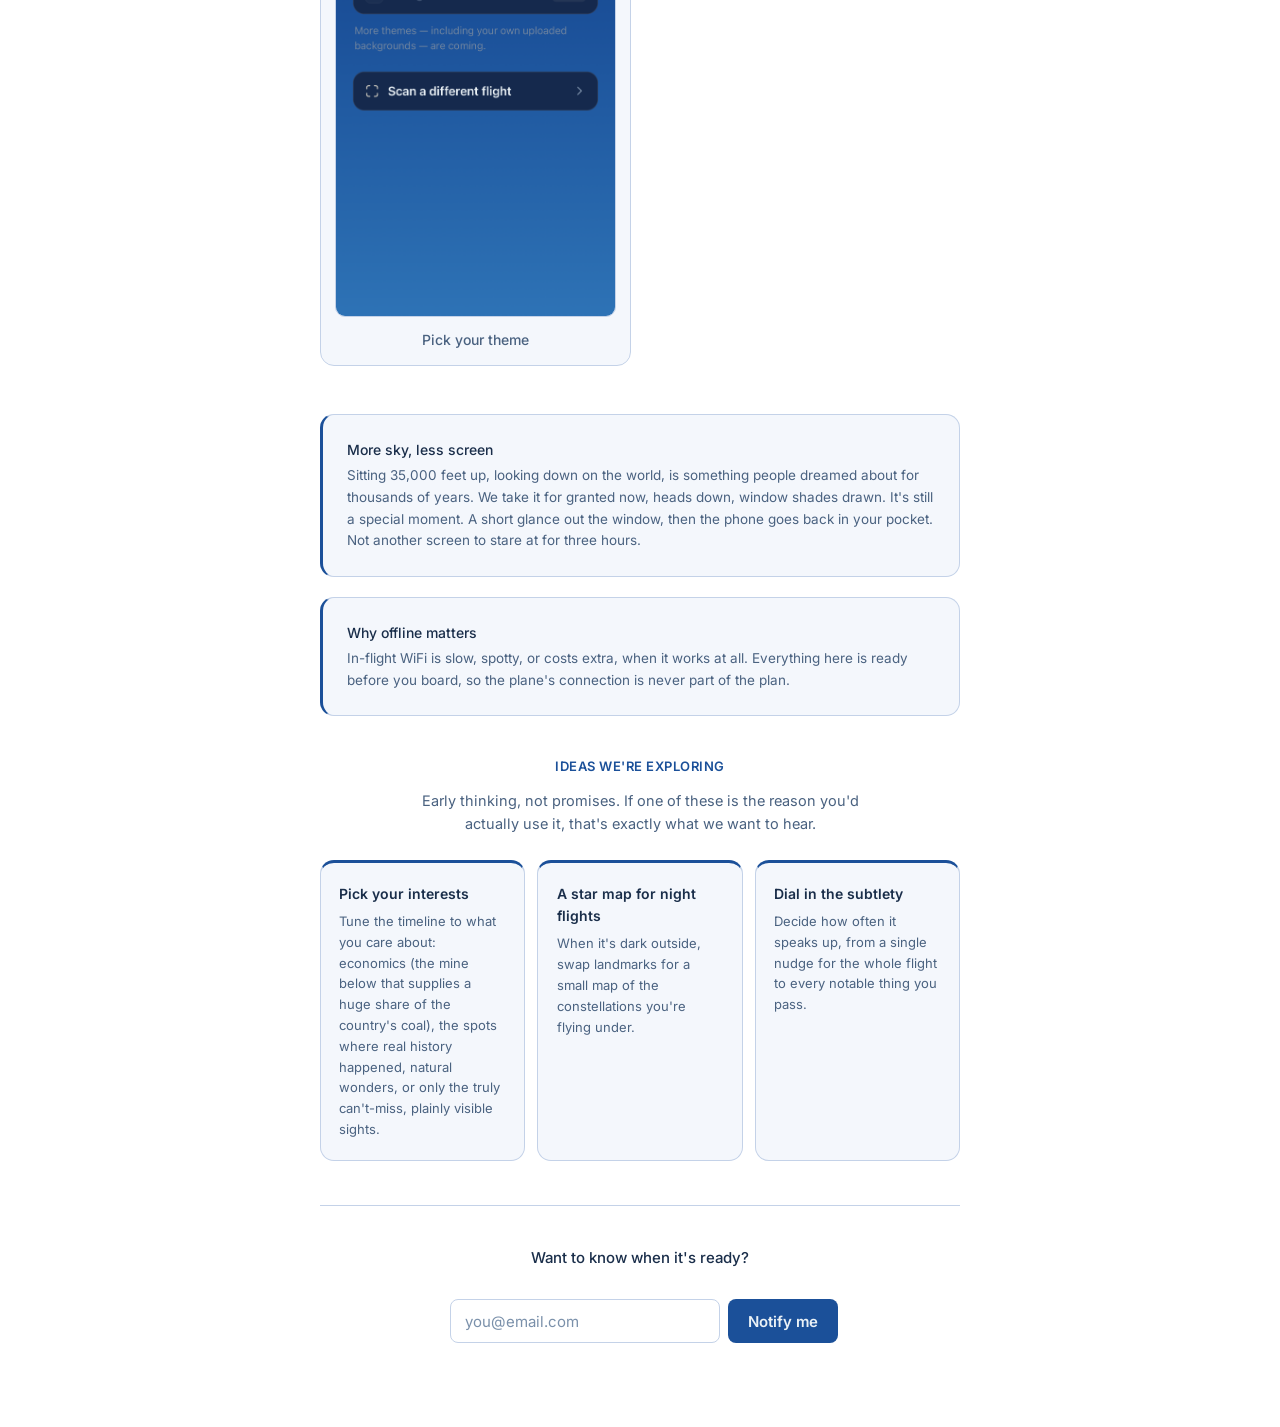
==== commit 19fb1f23: "Cool cobalt palette + 7 new app screenshots in gallery Swaps warm tan/brown for a cobalt-tinted ligh" ====
--- a/index.html
+++ b/index.html
@@ -11,18 +11,18 @@
 <link href="https://fonts.googleapis.com/css2?family=Inter:wght@400;500;600&display=swap" rel="stylesheet">
 <style>
   :root {
-    --bg: #EFE6D3;            /* light tan */
-    --surface: #FAF5EA;       /* warm near-white card */
-    --surface-active: #F0E7D2;
+    --bg: #E8EFF8;            /* light cobalt-tinted background */
+    --surface: #F4F7FC;       /* very light blue-white */
+    --surface-active: #E2EAF4;
     --card: #FFFFFF;
-    --border: #DED2BB;
-    --text-primary: #3E3326;  /* dark brown */
-    --text-secondary: #6B5C47;
-    --text-tertiary: #9C8E76;
-    --accent: #7A5A3C;        /* warm brown */
-    --accent-dark: #654A30;
-    --accent-text: #F7F1E5;   /* cream on brown */
-    --sand: #C9B391;          /* mid tan accent */
+    --border: #C4D2E8;
+    --text-primary: #1A2E4A;  /* deep navy */
+    --text-secondary: #4A6280;
+    --text-tertiary: #7A90AA;
+    --accent: #1B5099;        /* cobalt from the app */
+    --accent-dark: #14396E;
+    --accent-text: #EAF1F6;   /* light blue on cobalt */
+    --sand: #A0B8D0;          /* muted steel blue */
     --radius-md: 8px;
     --radius-lg: 14px;
   }
@@ -30,7 +30,7 @@
   body {
     margin: 0;
     font-family: 'Inter', -apple-system, BlinkMacSystemFont, sans-serif;
-    background: linear-gradient(180deg, #F5EEDD 0%, var(--bg) 34%);
+    background: linear-gradient(180deg, #D8E4F2 0%, var(--bg) 34%);
     background-attachment: fixed;
     color: var(--text-primary);
     line-height: 1.6;
@@ -203,6 +203,9 @@
     border-radius: var(--radius-lg);
     padding: 14px;
   }
+  .gallery figure.wide {
+    grid-column: span 2;
+  }
   .gallery img {
     width: 100%;
     height: auto;
@@ -295,20 +298,32 @@
   <p class="section-label">Inside the app</p>
   <div class="gallery">
     <figure>
-      <img src="images/app-scan.png" alt="Add your flight screen: search for a digital boarding pass or scan a paper one">
+      <img src="images/ss-scan.png" alt="Add your flight screen with two options: find digital boarding pass or scan paper">
       <figcaption>Add your flight</figcaption>
     </figure>
     <figure>
-      <img src="images/app-timeline.png" alt="Flight timeline from SFO to JFK with landmarks and a plane position marker">
+      <img src="images/ss-timeline.png" alt="Flight timeline from SFO to JFK showing landmarks with a plane position marker at Powder River Basin">
       <figcaption>Your whole flight, mapped</figcaption>
     </figure>
+    <figure class="wide">
+      <img src="images/ss-glance-ls-lookout.png" alt="Landscape glance mode: Look Out card for Powder River Basin on the left, flight progress bar and time on the right">
+      <figcaption>Flip it sideways — Glance goes landscape</figcaption>
+    </figure>
     <figure>
-      <img src="images/app-glance.png" alt="Glance screen: a single calm card over clouds telling you to look out for the Powder River Basin">
+      <img src="images/ss-glance.png" alt="Portrait glance screen: glass card showing Powder River Basin with time below">
       <figcaption>Glance, then look out</figcaption>
     </figure>
     <figure>
-      <img src="images/app-story.png" alt="Landmark detail screen with a photo of the Powder River Basin and a longer story">
+      <img src="images/ss-story.png" alt="Landmark detail screen with a photo of the Powder River Basin coal mine and a long-form story">
       <figcaption>Tap for the story</figcaption>
+    </figure>
+    <figure class="wide">
+      <img src="images/ss-glance-ls-otherside.png" alt="Landscape glance mode: Other Side card for Great Salt Lake, with progress bar and 9:08 PM">
+      <figcaption>Other side of the plane? It tells you that too.</figcaption>
+    </figure>
+    <figure>
+      <img src="images/ss-settings.png" alt="Settings screen showing Blue Sky and Forest Green themes, plus Custom background option">
+      <figcaption>Pick your theme</figcaption>
     </figure>
   </div>
 
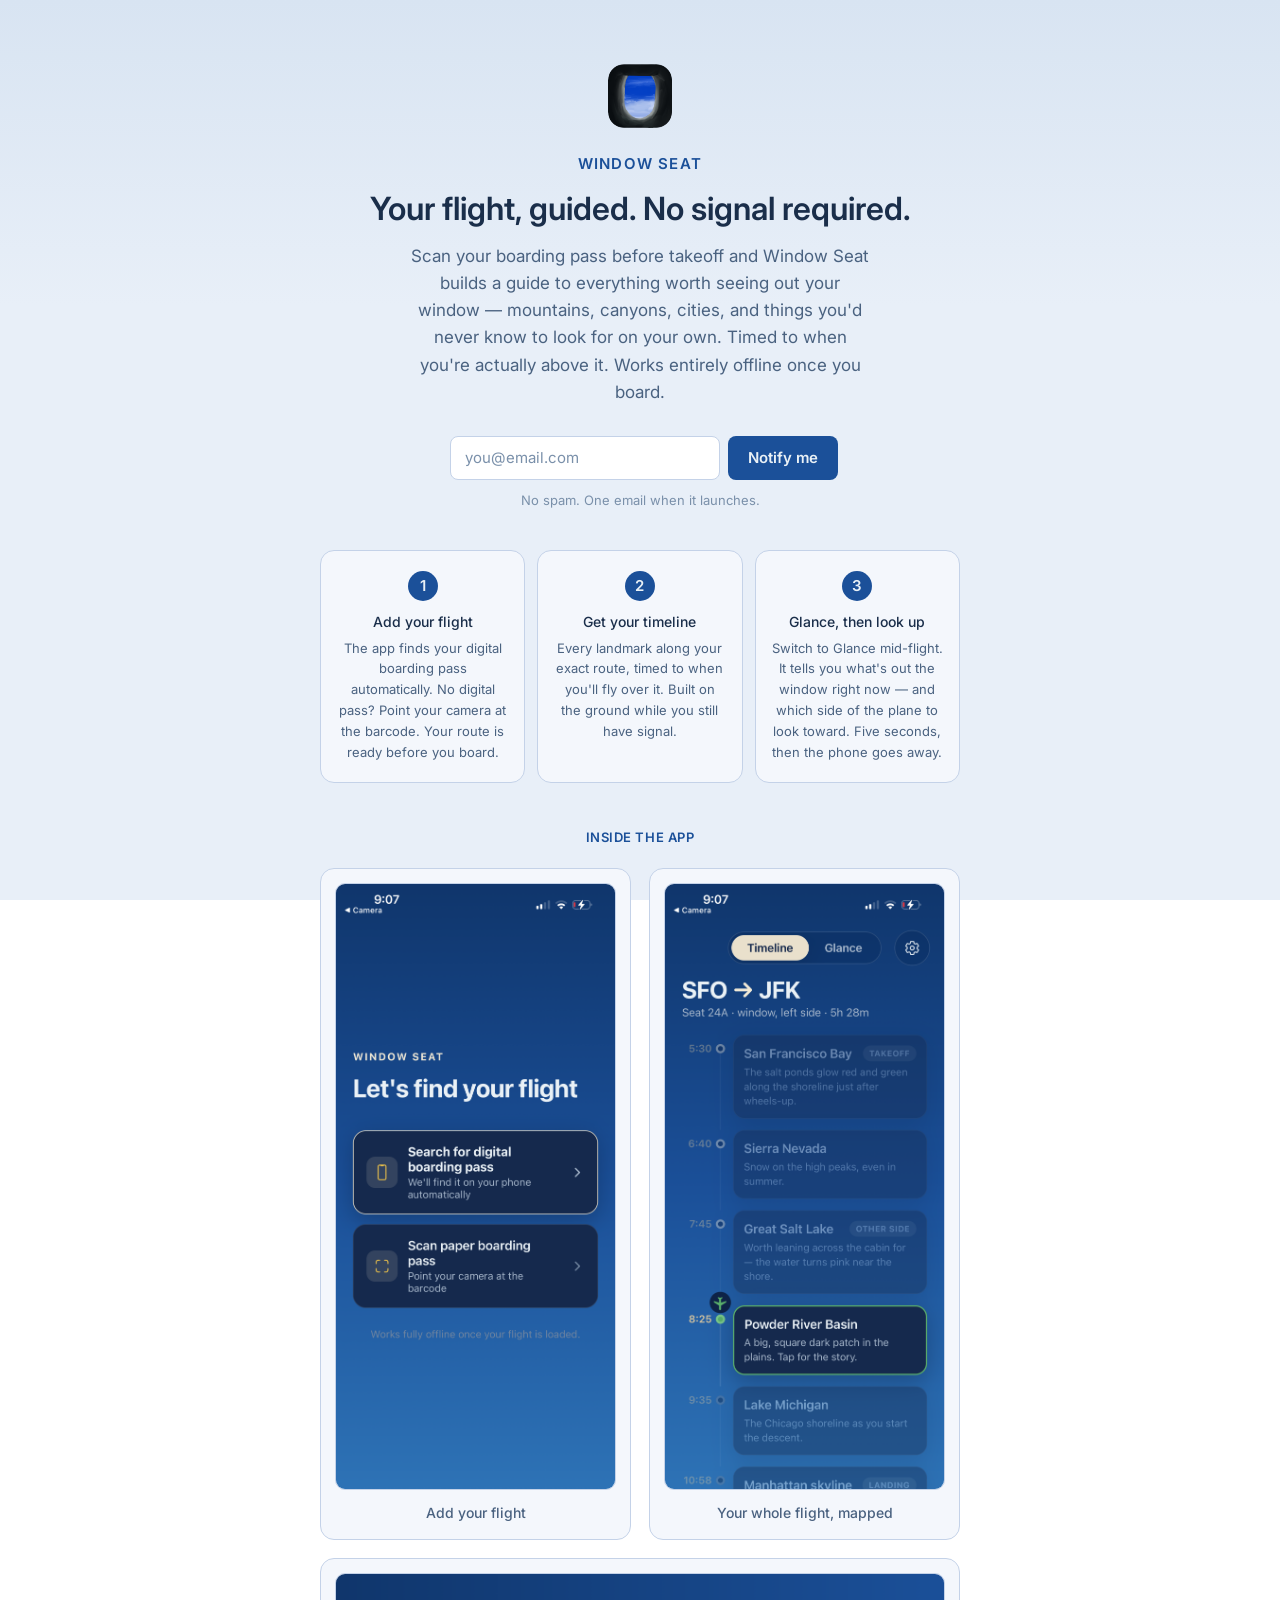
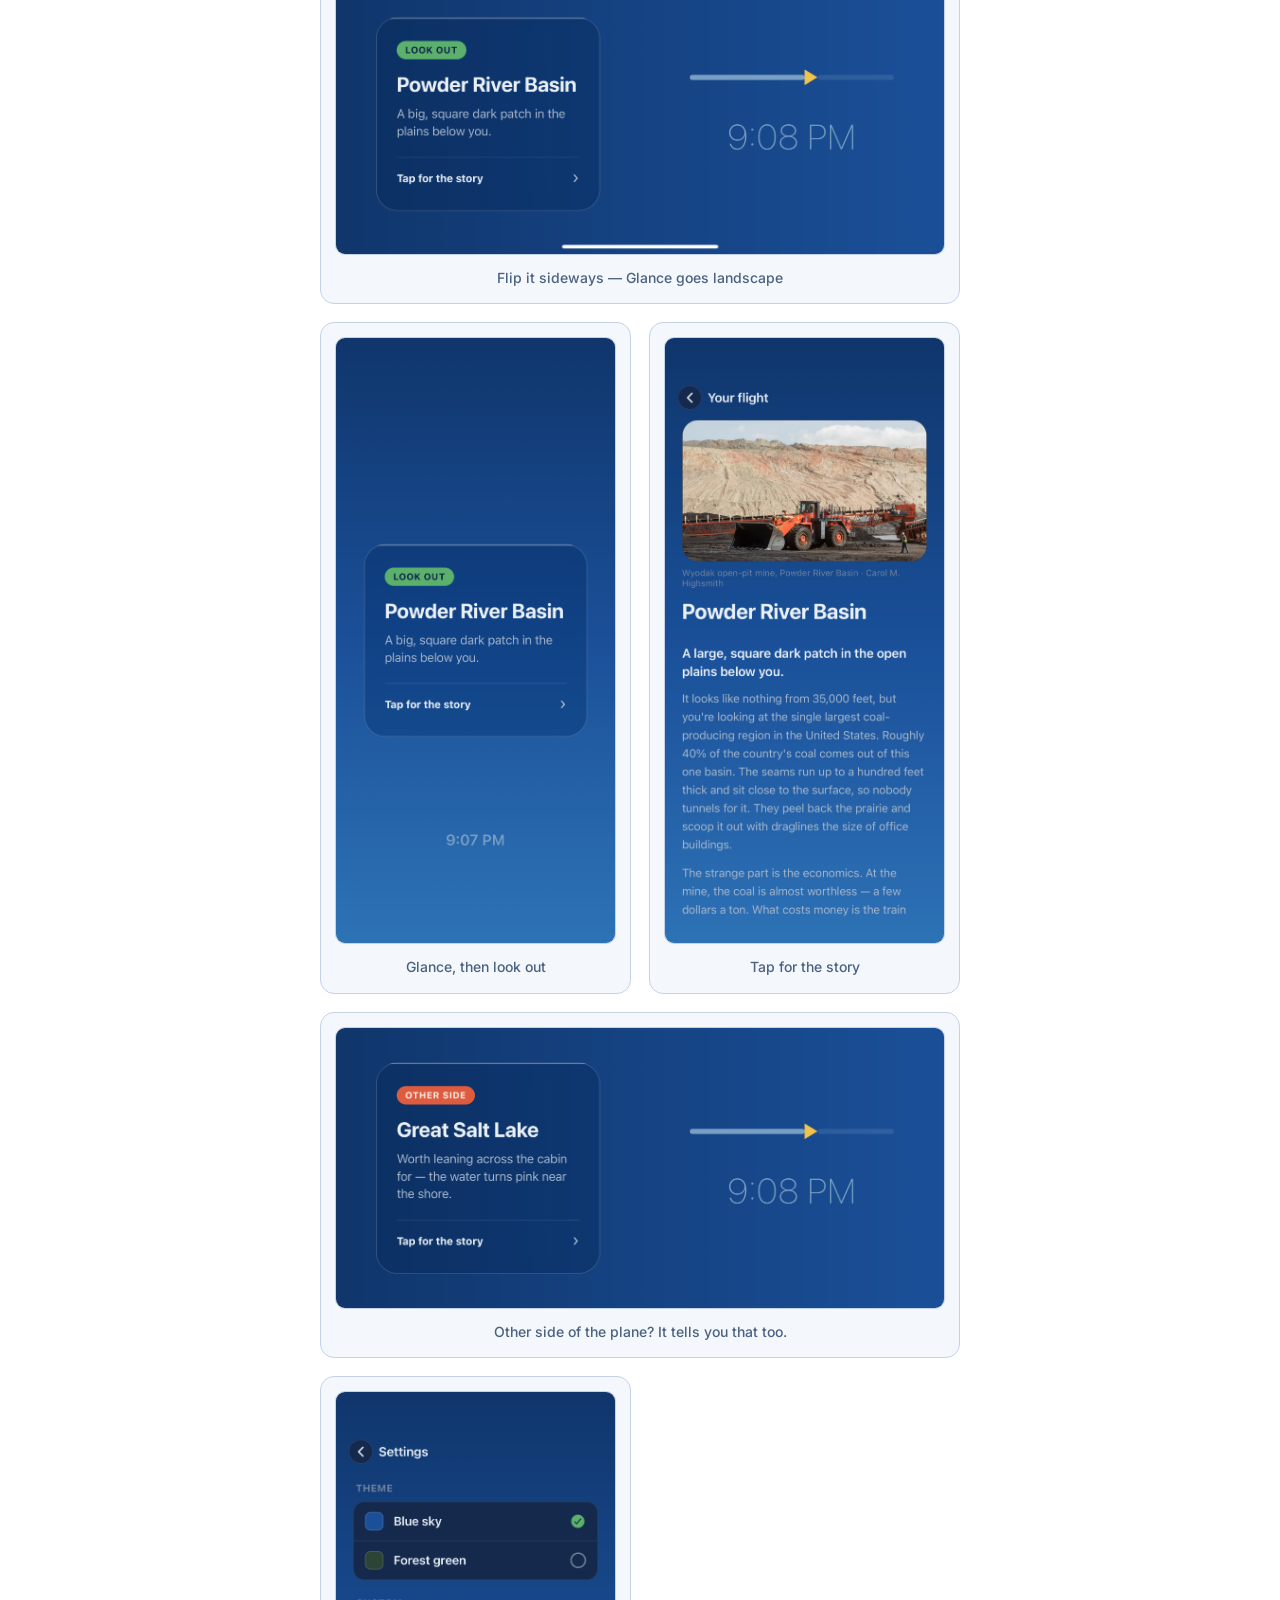
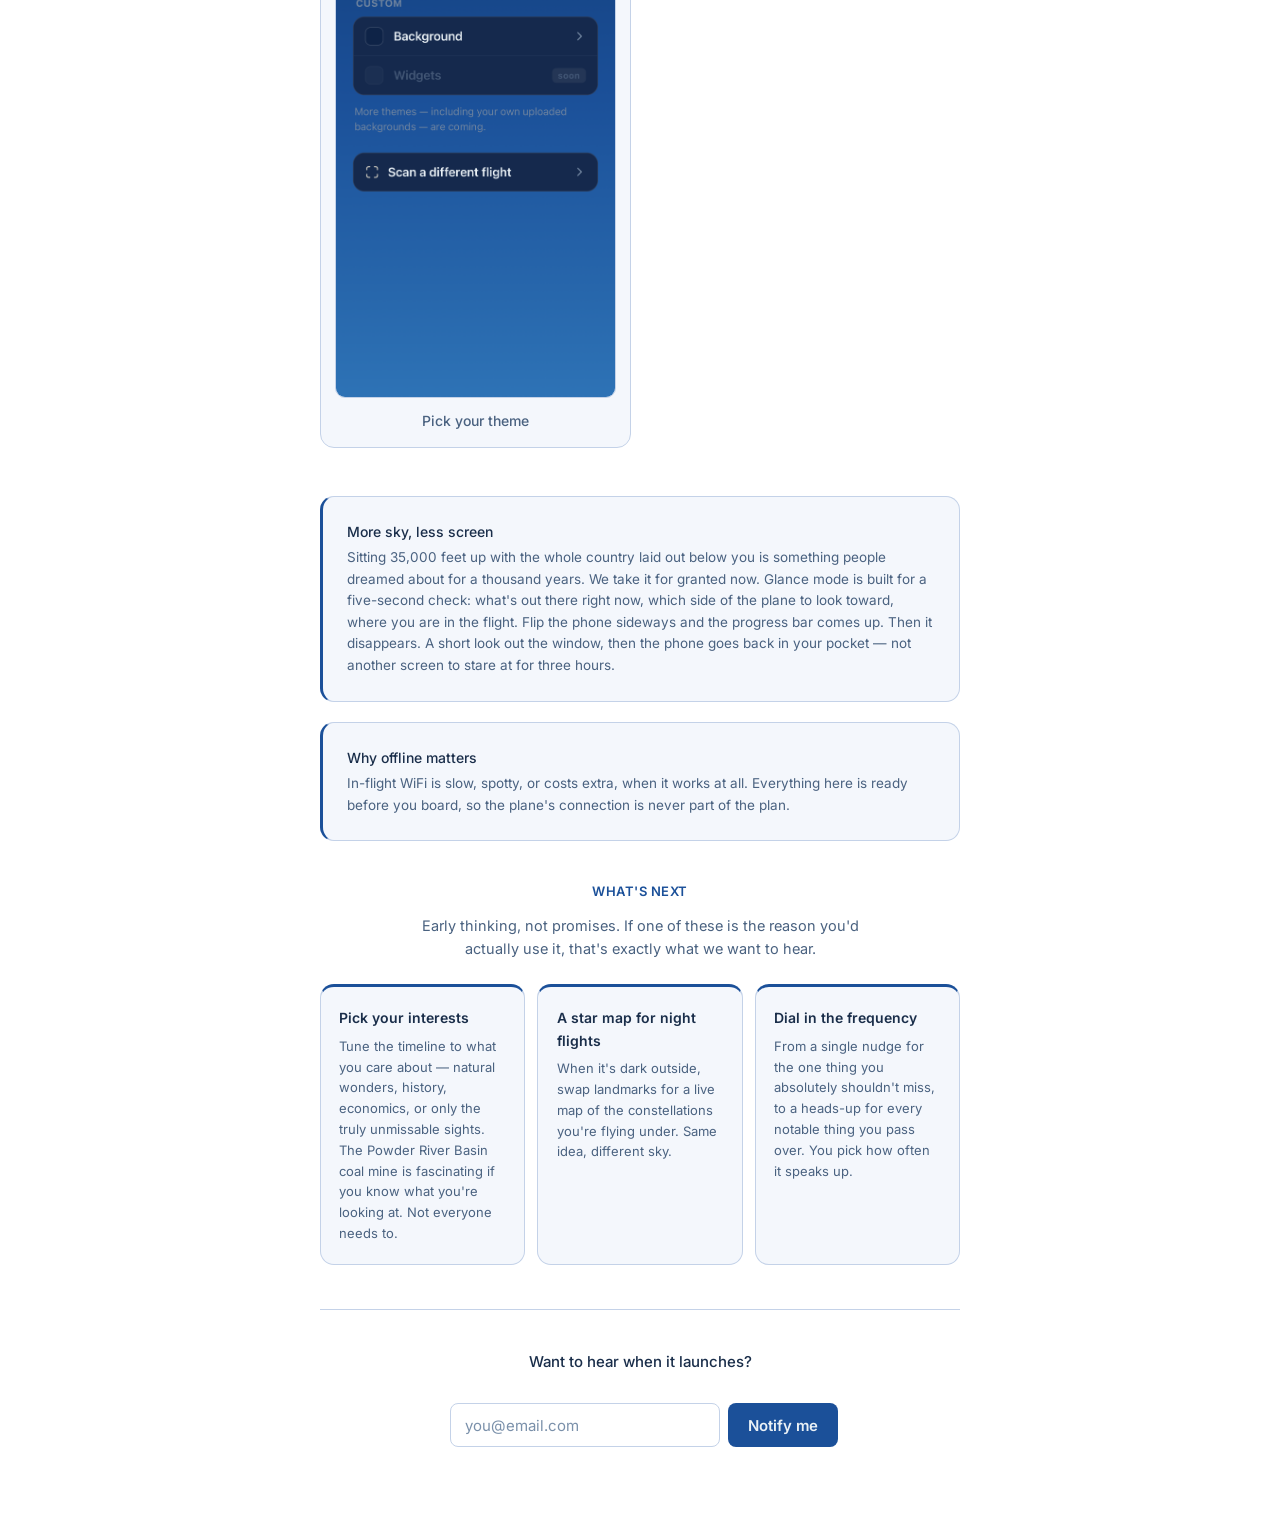
==== commit 3e860417: "Refresh landing page copy to match app features and vibe - Subhead: more evocative, mentions specifi" ====
--- a/index.html
+++ b/index.html
@@ -268,7 +268,7 @@
     <img src="images/app-icon.png" alt="Window Seat app icon: looking out a plane window at a blue sky with clouds" class="app-icon">
     <p class="brand">Window Seat</p>
     <h1>Your flight, guided. No signal required.</h1>
-    <p class="subhead">Window Seat finds your digital boarding pass on its own and builds a timeline of what to look for, and when. No internet needed once you're in the air.</p>
+    <p class="subhead">Scan your boarding pass before takeoff and Window Seat builds a guide to everything worth seeing out your window — mountains, canyons, cities, and things you'd never know to look for on your own. Timed to when you're actually above it. Works entirely offline once you board.</p>
 
     <form class="signup" id="form-top">
       <input type="email" name="email" placeholder="you@email.com" required>
@@ -281,17 +281,17 @@
     <div class="step-card">
       <div class="step-num">1</div>
       <p class="title">Add your flight</p>
-      <p class="desc">The app automatically finds your digital boarding pass and loads your flight plan every time you fly. No digital pass? Scan a paper one.</p>
+      <p class="desc">The app finds your digital boarding pass automatically. No digital pass? Point your camera at the barcode. Your route is ready before you board.</p>
     </div>
     <div class="step-card">
       <div class="step-num">2</div>
       <p class="title">Get your timeline</p>
-      <p class="desc">Built before takeoff, while you've still got signal.</p>
+      <p class="desc">Every landmark along your exact route, timed to when you'll fly over it. Built on the ground while you still have signal.</p>
     </div>
     <div class="step-card">
       <div class="step-num">3</div>
-      <p class="title">Follow along, airborne</p>
-      <p class="desc">Works the whole flight. Zero connectivity required.</p>
+      <p class="title">Glance, then look up</p>
+      <p class="desc">Switch to Glance mid-flight. It tells you what's out the window right now — and which side of the plane to look toward. Five seconds, then the phone goes away.</p>
     </div>
   </div>
 
@@ -330,7 +330,7 @@
   <div class="panel">
     <div>
       <p class="title">More sky, less screen</p>
-      <p class="desc">Sitting 35,000 feet up, looking down on the world, is something people dreamed about for thousands of years. We take it for granted now, heads down, window shades drawn. It's still a special moment. A short glance out the window, then the phone goes back in your pocket. Not another screen to stare at for three hours.</p>
+      <p class="desc">Sitting 35,000 feet up with the whole country laid out below you is something people dreamed about for a thousand years. We take it for granted now. Glance mode is built for a five-second check: what's out there right now, which side of the plane to look toward, where you are in the flight. Flip the phone sideways and the progress bar comes up. Then it disappears. A short look out the window, then the phone goes back in your pocket — not another screen to stare at for three hours.</p>
     </div>
   </div>
 
@@ -341,25 +341,25 @@
     </div>
   </div>
 
-  <p class="section-label">Ideas we're exploring</p>
+  <p class="section-label">What's next</p>
   <p class="ideas-lead">Early thinking, not promises. If one of these is the reason you'd actually use it, that's exactly what we want to hear.</p>
   <div class="ideas">
     <div class="idea-card">
       <p class="title">Pick your interests</p>
-      <p class="desc">Tune the timeline to what you care about: economics (the mine below that supplies a huge share of the country's coal), the spots where real history happened, natural wonders, or only the truly can't-miss, plainly visible sights.</p>
+      <p class="desc">Tune the timeline to what you care about — natural wonders, history, economics, or only the truly unmissable sights. The Powder River Basin coal mine is fascinating if you know what you're looking at. Not everyone needs to.</p>
     </div>
     <div class="idea-card">
       <p class="title">A star map for night flights</p>
-      <p class="desc">When it's dark outside, swap landmarks for a small map of the constellations you're flying under.</p>
+      <p class="desc">When it's dark outside, swap landmarks for a live map of the constellations you're flying under. Same idea, different sky.</p>
     </div>
     <div class="idea-card">
-      <p class="title">Dial in the subtlety</p>
-      <p class="desc">Decide how often it speaks up, from a single nudge for the whole flight to every notable thing you pass.</p>
+      <p class="title">Dial in the frequency</p>
+      <p class="desc">From a single nudge for the one thing you absolutely shouldn't miss, to a heads-up for every notable thing you pass over. You pick how often it speaks up.</p>
     </div>
   </div>
 
   <div class="footer-cta">
-    <p>Want to know when it's ready?</p>
+    <p>Want to hear when it launches?</p>
     <form class="signup" id="form-bottom">
       <input type="email" name="email" placeholder="you@email.com" required>
       <button type="submit" class="btn-primary">Notify me</button>
